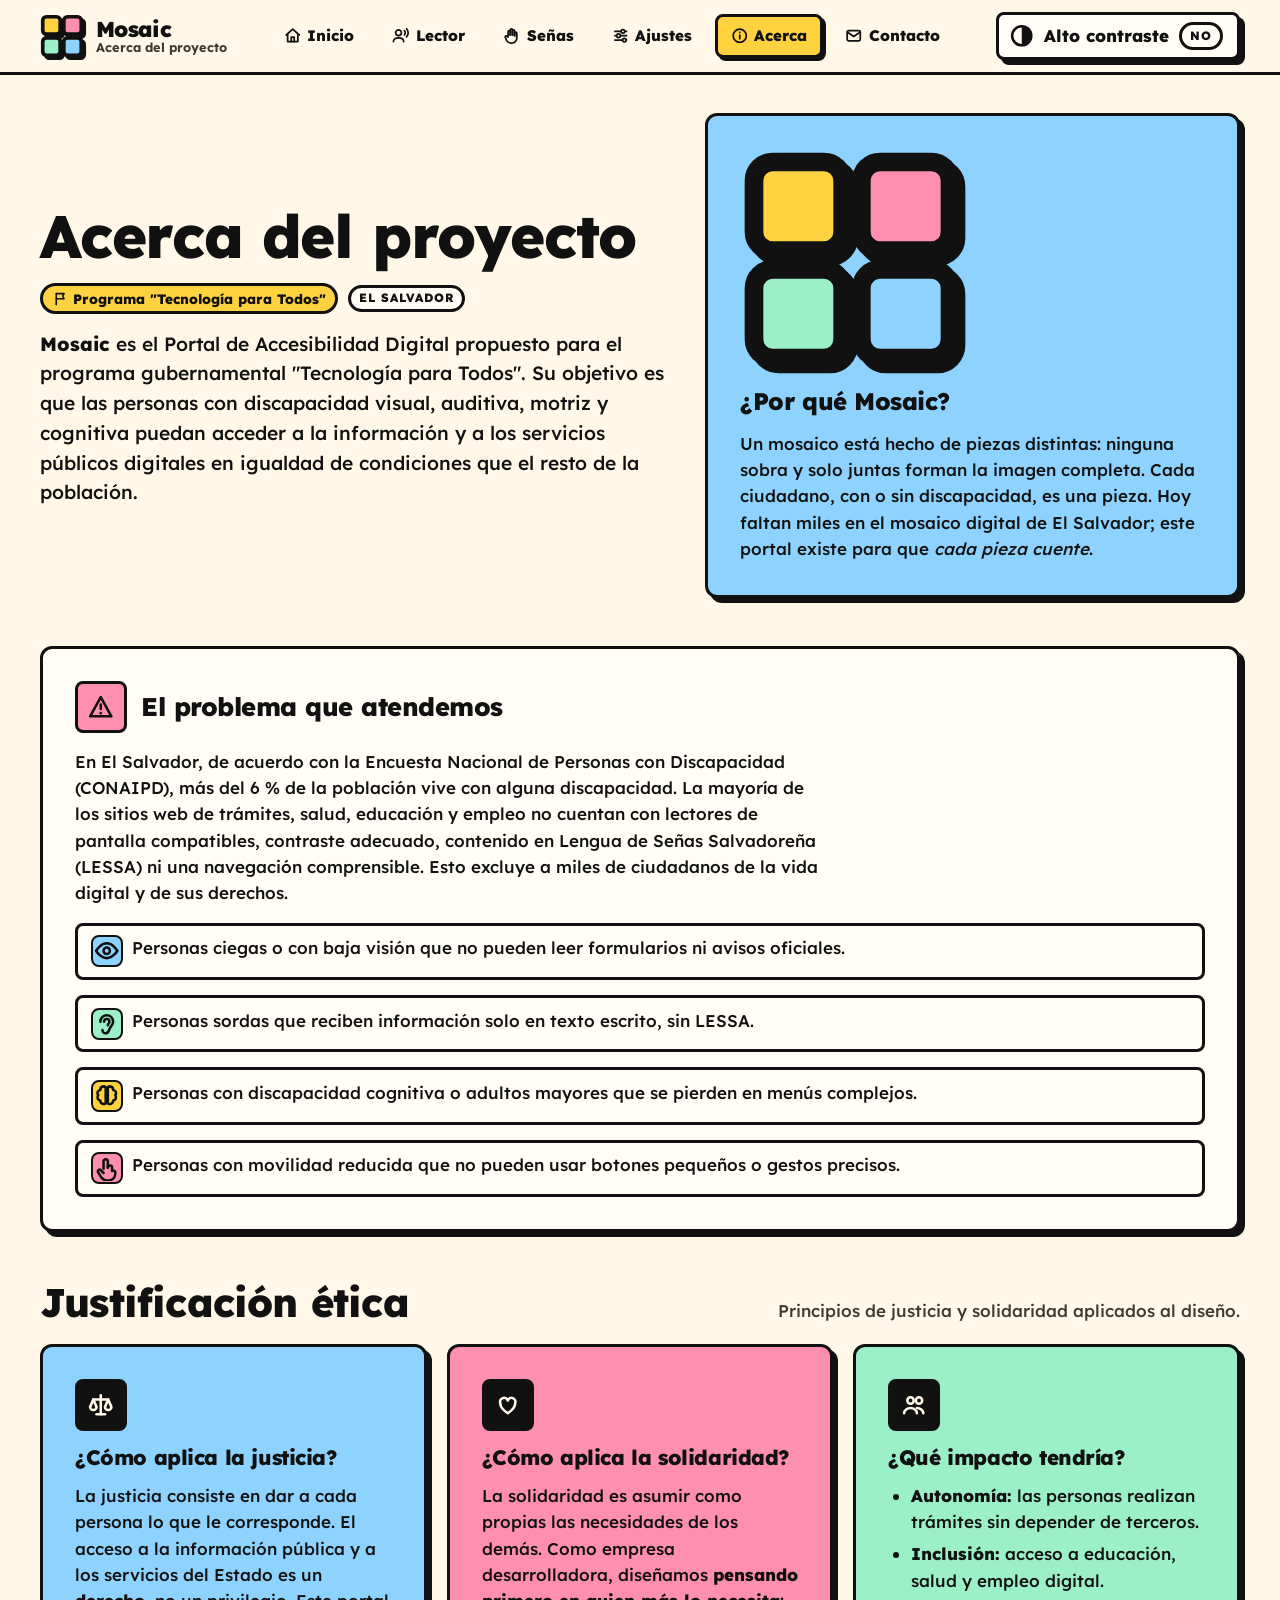
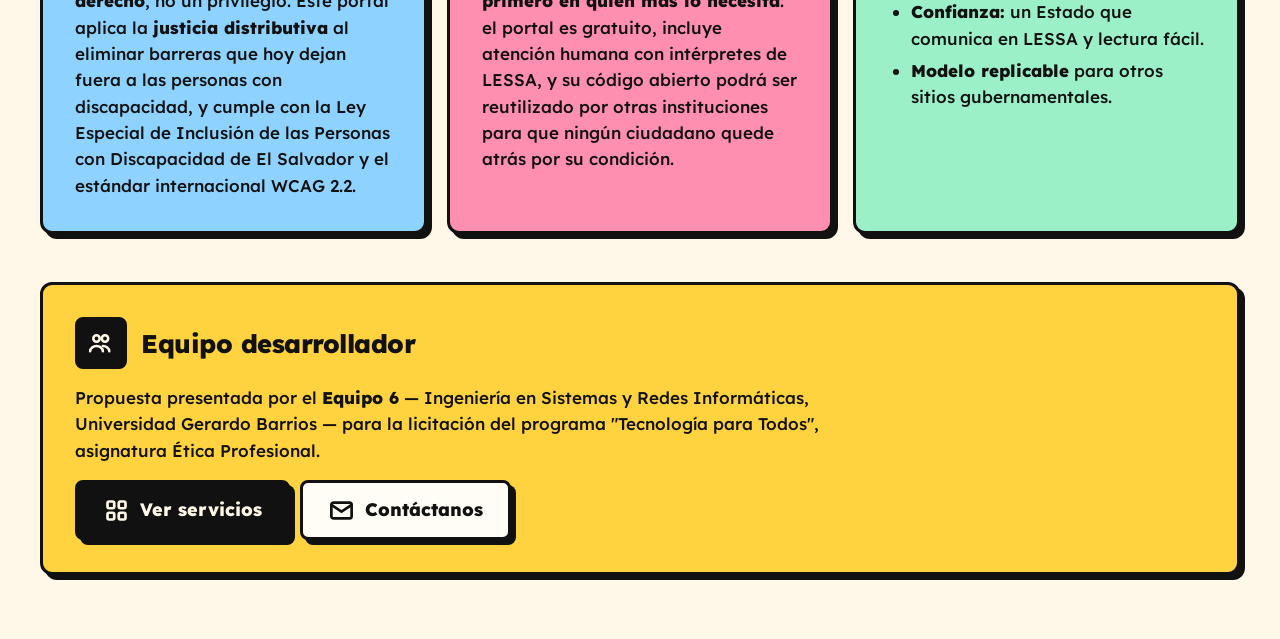
==== acerca.html @ ac2e3a68 "Rediseño neo-brutalista de Mosaic - Nueva hoja de estilos única (assets/site.css): bordes negros de " ====
<!DOCTYPE html>
<html lang="es">
<head>
<meta charset="utf-8"/>
<meta name="viewport" content="width=device-width, initial-scale=1.0, viewport-fit=cover"/>
<title>Mosaic — Acerca del proyecto</title>
<meta name="description" content="Mosaic, Portal de Accesibilidad Digital de El Salvador: lector de voz, videos en LESSA, alto contraste y navegación sencilla."/>
<link rel="stylesheet" href="assets/site.css"/>
<script src="assets/site.js"></script>
</head>
<body>
<svg aria-hidden="true" focusable="false" style="position:absolute;width:0;height:0;overflow:hidden">
<defs>
<filter id="f-protanopia"><feColorMatrix type="matrix" values="0.567,0.433,0,0,0 0.558,0.442,0,0,0 0,0.242,0.758,0,0 0,0,0,1,0"/></filter>
<filter id="f-deuteranopia"><feColorMatrix type="matrix" values="0.625,0.375,0,0,0 0.7,0.3,0,0,0 0,0.3,0.7,0,0 0,0,0,1,0"/></filter>
<filter id="f-tritanopia"><feColorMatrix type="matrix" values="0.95,0.05,0,0,0 0,0.433,0.567,0,0 0,0.475,0.525,0,0 0,0,0,1,0"/></filter>
<symbol id="i-home" viewBox="0 0 24 24"><path d="M3 11l9-8 9 8"/><path d="M5 10v10h14V10"/><path d="M10 20v-6h4v6"/></symbol>
<symbol id="i-voice" viewBox="0 0 24 24"><circle cx="9" cy="8" r="4"/><path d="M2 20c0-3.3 3.1-5 7-5s7 1.7 7 5"/><path d="M17 5c1.6 1.6 1.6 4.4 0 6"/><path d="M20 2.5c3 3 3 8 0 11"/></symbol>
<symbol id="i-sign" viewBox="0 0 24 24"><path d="M7 12V6.5a1.5 1.5 0 013 0V11"/><path d="M10 11V4a1.5 1.5 0 013 0v7"/><path d="M13 11V5.5a1.5 1.5 0 013 0V12"/><path d="M16 12V8.5a1.5 1.5 0 013 0V15a7 7 0 01-7 7h-1a7 7 0 01-6-3.3L3.2 14.3A1.6 1.6 0 015.8 12.6L7 14"/></symbol>
<symbol id="i-settings" viewBox="0 0 24 24"><path d="M4 6h8"/><path d="M18 6h2"/><path d="M4 12h2"/><path d="M12 12h8"/><path d="M4 18h10"/><path d="M20 18h0"/><circle cx="15" cy="6" r="2.5"/><circle cx="9" cy="12" r="2.5"/><circle cx="17" cy="18" r="2.5"/></symbol>
<symbol id="i-info" viewBox="0 0 24 24"><circle cx="12" cy="12" r="9"/><path d="M12 11v5"/><path d="M12 7.5h.01"/></symbol>
<symbol id="i-mail" viewBox="0 0 24 24"><rect x="3" y="5" width="18" height="14" rx="2"/><path d="M3 7l9 6 9-6"/></symbol>
<symbol id="i-contrast" viewBox="0 0 24 24"><circle cx="12" cy="12" r="9"/><path d="M12 3a9 9 0 010 18z" fill="currentColor" stroke="none"/></symbol>
<symbol id="i-text" viewBox="0 0 24 24"><path d="M3 18L8 6l5 12"/><path d="M5 14h6"/><path d="M15 18v-6a2.5 2.5 0 015 0v6"/><path d="M15 15h5"/></symbol>
<symbol id="i-volume" viewBox="0 0 24 24"><path d="M4 10v4h3l4 4V6L7 10z"/><path d="M15 9a4 4 0 010 6"/><path d="M18 6a8 8 0 010 12"/></symbol>
<symbol id="i-arrow-right" viewBox="0 0 24 24"><path d="M5 12h14"/><path d="M13 6l6 6-6 6"/></symbol>
<symbol id="i-arrow-left" viewBox="0 0 24 24"><path d="M19 12H5"/><path d="M11 6l-6 6 6 6"/></symbol>
<symbol id="i-arrow-up" viewBox="0 0 24 24"><path d="M12 19V5"/><path d="M6 11l6-6 6 6"/></symbol>
<symbol id="i-video" viewBox="0 0 24 24"><rect x="3" y="6" width="13" height="12" rx="2"/><path d="M16 10l5-3v10l-5-3"/></symbol>
<symbol id="i-phone" viewBox="0 0 24 24"><path d="M5 4h4l2 5-2.5 1.5a11 11 0 005 5L15 13l5 2v4a2 2 0 01-2 2A16 16 0 013 6a2 2 0 012-2z"/></symbol>
<symbol id="i-check" viewBox="0 0 24 24"><path d="M5 12l5 5L20 7"/></symbol>
<symbol id="i-eye" viewBox="0 0 24 24"><path d="M2 12s4-7 10-7 10 7 10 7-4 7-10 7S2 12 2 12z"/><circle cx="12" cy="12" r="3"/></symbol>
<symbol id="i-ear" viewBox="0 0 24 24"><path d="M6 10a6 6 0 0112 0c0 3-2 4-3 6s-1 5-4 5a3 3 0 01-3-3"/><path d="M9.5 10a2.5 2.5 0 015 0c0 1.5-1.5 2-1.5 3.5"/></symbol>
<symbol id="i-brain" viewBox="0 0 24 24"><path d="M11 4a3 3 0 00-5 2.5 3 3 0 00-2 5 3 3 0 002 5 3 3 0 005 2.5V4z"/><path d="M13 4a3 3 0 015 2.5 3 3 0 012 5 3 3 0 01-2 5 3 3 0 01-5 2.5V4z"/></symbol>
<symbol id="i-touch" viewBox="0 0 24 24"><path d="M9 12V5a2 2 0 014 0v6"/><path d="M13 11a2 2 0 014 0v3"/><path d="M17 14a2 2 0 013 1v2a6 6 0 01-6 6h-2a6 6 0 01-5-2.7L4 15.5a1.6 1.6 0 012.5-2L9 16"/></symbol>
<symbol id="i-play" viewBox="0 0 24 24"><path d="M7 5l12 7-12 7z" fill="currentColor"/></symbol>
<symbol id="i-pause" viewBox="0 0 24 24"><path d="M8 5v14" stroke-width="4"/><path d="M16 5v14" stroke-width="4"/></symbol>
<symbol id="i-rewind" viewBox="0 0 24 24"><path d="M11 18a6 6 0 100-12H6"/><path d="M8.5 3.5L6 6l2.5 2.5"/></symbol>
<symbol id="i-forward" viewBox="0 0 24 24"><path d="M13 18a6 6 0 110-12h5"/><path d="M15.5 3.5L18 6l-2.5 2.5"/></symbol>
<symbol id="i-download" viewBox="0 0 24 24"><path d="M12 4v11"/><path d="M7 10l5 5 5-5"/><path d="M4 20h16"/></symbol>
<symbol id="i-repeat" viewBox="0 0 24 24"><path d="M4 12a8 8 0 0114-5.3L20 8"/><path d="M20 4v4h-4"/><path d="M20 12a8 8 0 01-14 5.3L4 16"/><path d="M4 20v-4h4"/></symbol>
<symbol id="i-paste" viewBox="0 0 24 24"><rect x="5" y="4" width="14" height="17" rx="2"/><path d="M9 4V3h6v1"/><path d="M9 11h6"/><path d="M9 15h4"/></symbol>
<symbol id="i-book" viewBox="0 0 24 24"><path d="M4 5a2 2 0 012-2h5v17H6a2 2 0 00-2 2z"/><path d="M20 5a2 2 0 00-2-2h-5v17h5a2 2 0 012 2z"/></symbol>
<symbol id="i-pinch" viewBox="0 0 24 24"><path d="M4 4l6 6"/><path d="M4 10V4h6"/><path d="M20 20l-6-6"/><path d="M20 14v6h-6"/></symbol>
<symbol id="i-cc" viewBox="0 0 24 24"><rect x="3" y="5" width="18" height="14" rx="2"/><path d="M10 10.5a2 2 0 100 3"/><path d="M16 10.5a2 2 0 100 3"/></symbol>
<symbol id="i-cc-off" viewBox="0 0 24 24"><rect x="3" y="5" width="18" height="14" rx="2"/><path d="M4 4l16 16"/></symbol>
<symbol id="i-speed" viewBox="0 0 24 24"><path d="M4 16a8 8 0 0116 0"/><path d="M12 16l4-5"/><circle cx="12" cy="16" r="1.5"/></symbol>
<symbol id="i-fullscreen" viewBox="0 0 24 24"><path d="M4 9V4h5"/><path d="M20 9V4h-5"/><path d="M4 15v5h5"/><path d="M20 15v5h-5"/></symbol>
<symbol id="i-subtitles" viewBox="0 0 24 24"><rect x="3" y="5" width="18" height="14" rx="2"/><path d="M7 14h6"/><path d="M15 14h2"/><path d="M7 10h2"/><path d="M11 10h6"/></symbol>
<symbol id="i-shield" viewBox="0 0 24 24"><path d="M12 3l8 3v6c0 5-3.5 8-8 9-4.5-1-8-4-8-9V6z"/><path d="M9 12l2 2 4-4"/></symbol>
<symbol id="i-pin" viewBox="0 0 24 24"><path d="M12 21s-7-6-7-11a7 7 0 0114 0c0 5-7 11-7 11z"/><circle cx="12" cy="10" r="2.5"/></symbol>
<symbol id="i-send" viewBox="0 0 24 24"><path d="M21 3L10 14"/><path d="M21 3l-7 18-4-7-7-4z"/></symbol>
<symbol id="i-close" viewBox="0 0 24 24"><path d="M6 6l12 12"/><path d="M18 6L6 18"/></symbol>
<symbol id="i-chevron-down" viewBox="0 0 24 24"><path d="M6 9l6 6 6-6"/></symbol>
<symbol id="i-chevron-right" viewBox="0 0 24 24"><path d="M9 6l6 6-6 6"/></symbol>
<symbol id="i-route" viewBox="0 0 24 24"><circle cx="6" cy="6" r="2.5"/><circle cx="18" cy="18" r="2.5"/><path d="M6 8.5V13a3 3 0 003 3h6a3 3 0 013 3"/></symbol>
<symbol id="i-motion-off" viewBox="0 0 24 24"><circle cx="12" cy="12" r="8"/><path d="M4 4l16 16"/></symbol>
<symbol id="i-spacing" viewBox="0 0 24 24"><path d="M4 6h9"/><path d="M4 12h9"/><path d="M4 18h9"/><path d="M19 5v14"/><path d="M16.5 7.5L19 5l2.5 2.5"/><path d="M16.5 16.5L19 19l2.5-2.5"/></symbol>
<symbol id="i-palette" viewBox="0 0 24 24"><path d="M12 3a9 9 0 000 18c1.5 0 2-1 2-2s-.5-2 1-2h2a4 4 0 004-4 9 9 0 00-9-10z"/><circle cx="7.5" cy="10" r="1"/><circle cx="10.5" cy="6.5" r="1"/><circle cx="15" cy="6.5" r="1"/></symbol>
<symbol id="i-headset" viewBox="0 0 24 24"><path d="M4 14v-2a8 8 0 0116 0v2"/><rect x="3" y="13" width="4" height="6" rx="1.5"/><rect x="17" y="13" width="4" height="6" rx="1.5"/><path d="M19 19v1a2 2 0 01-2 2h-3"/></symbol>
<symbol id="i-help" viewBox="0 0 24 24"><circle cx="12" cy="12" r="9"/><path d="M9.5 9.5a2.5 2.5 0 015 0c0 1.5-2.5 2-2.5 3.5"/><path d="M12 17h.01"/></symbol>
<symbol id="i-heart" viewBox="0 0 24 24"><path d="M12 20s-7-4.5-7-9.5A3.5 3.5 0 0112 8a3.5 3.5 0 017 2.5c0 5-7 9.5-7 9.5z"/></symbol>
<symbol id="i-balance" viewBox="0 0 24 24"><path d="M12 3v18"/><path d="M5 7h14"/><path d="M5 7l-3 7a3 3 0 006 0z"/><path d="M19 7l-3 7a3 3 0 006 0z"/><path d="M8 21h8"/></symbol>
<symbol id="i-groups" viewBox="0 0 24 24"><circle cx="8" cy="8" r="3"/><circle cx="16" cy="8" r="3"/><path d="M2 20c0-3 3-5 6-5s6 2 6 5"/><path d="M14 15c3 0 6 2 6 5"/></symbol>
<symbol id="i-alert" viewBox="0 0 24 24"><path d="M12 3l10 18H2z"/><path d="M12 10v4"/><path d="M12 18h.01"/></symbol>
<symbol id="i-flag" viewBox="0 0 24 24"><path d="M5 21V4"/><path d="M5 4h12l-2 4 2 4H5"/></symbol>
<symbol id="i-device" viewBox="0 0 24 24"><rect x="7" y="2" width="10" height="20" rx="2"/><path d="M11 18h2"/></symbol>
<symbol id="i-gesture" viewBox="0 0 24 24"><path d="M8 4v9"/><path d="M14 6v7"/><path d="M6 13c0 4 3 7 6 7s6-3 6-7"/></symbol>
<symbol id="i-wave" viewBox="0 0 24 24"><path d="M4 10v4"/><path d="M8 6v12"/><path d="M12 3v18"/><path d="M16 7v10"/><path d="M20 10v4"/></symbol>
<symbol id="i-apps" viewBox="0 0 24 24"><rect x="4" y="4" width="6" height="6" rx="1.5"/><rect x="14" y="4" width="6" height="6" rx="1.5"/><rect x="4" y="14" width="6" height="6" rx="1.5"/><rect x="14" y="14" width="6" height="6" rx="1.5"/></symbol>
<symbol id="i-clock" viewBox="0 0 24 24"><circle cx="12" cy="12" r="9"/><path d="M12 7v5l3 2"/></symbol>
<symbol id="i-figure" viewBox="0 0 24 24"><circle cx="12" cy="5" r="2.2"/><path d="M6 9.5c4-1 8-1 12 0"/><path d="M12 9.5V15"/><path d="M12 15l-4 6"/><path d="M12 15l4 6"/></symbol>
</defs>
</svg>
<a class="skip" href="#main-content">Saltar al contenido principal</a>
<div aria-live="polite" class="sr-only" id="a11y-announcer" role="status"></div>
<header class="topbar">
<div class="shell topbar__in">
<a class="brand" href="index.html" aria-label="Mosaic, volver al inicio">
<svg class="brand__mark" viewBox="0 0 48 48" aria-hidden="true" focusable="false"><g stroke="var(--ink)" stroke-width="4" stroke-linejoin="round"><rect x="3" y="3" width="19" height="19" rx="4" fill="var(--yellow)"/><rect x="26" y="3" width="19" height="19" rx="4" fill="var(--pink)"/><rect x="3" y="26" width="19" height="19" rx="4" fill="var(--mint)"/><rect x="26" y="26" width="19" height="19" rx="4" fill="var(--sky)"/></g></svg>
<span class="brand__text"><span class="brand__name">Mosaic</span><span class="brand__page">Acerca del proyecto</span></span>
</a>
<nav class="topnav" aria-label="Secciones del portal">
<a href="index.html"><svg class="ic ic--sm" aria-hidden="true"><use href="#i-home"/></svg><span>Inicio</span></a>
<a href="lector.html"><svg class="ic ic--sm" aria-hidden="true"><use href="#i-voice"/></svg><span>Lector</span></a>
<a href="senas.html"><svg class="ic ic--sm" aria-hidden="true"><use href="#i-sign"/></svg><span>Señas</span></a>
<a href="ajustes.html"><svg class="ic ic--sm" aria-hidden="true"><use href="#i-settings"/></svg><span>Ajustes</span></a>
<a href="acerca.html" aria-current="page"><svg class="ic ic--sm" aria-hidden="true"><use href="#i-info"/></svg><span>Acerca</span></a>
<a href="contacto.html"><svg class="ic ic--sm" aria-hidden="true"><use href="#i-mail"/></svg><span>Contacto</span></a>
</nav>
<button class="contrast-switch" type="button" data-action="toggle-contrast" aria-pressed="false" aria-label="Alto contraste">
<svg class="ic" aria-hidden="true"><use href="#i-contrast"/></svg><span class="contrast-switch__label">Alto contraste</span><span class="tag contrast-switch__state" aria-hidden="true">No</span>
</button>
</div>
</header>
<main class="shell stack" id="main-content">
<div class="guide-bar piece piece--yellow piece--tight" id="guide-bar" role="region" aria-label="Modo guiado paso a paso">
<div class="guide-bar__in">
<div class="guide-bar__step"><span data-guide-title>Sección</span><span class="tag" data-guide-count>Paso 1 de 1</span></div>
<div class="guide-bar__nav">
<button class="btn btn--flat" type="button" data-guide-prev><svg class="ic ic--sm" aria-hidden="true"><use href="#i-arrow-left"/></svg><span>Anterior</span></button>
<button class="btn btn--ink" type="button" data-guide-next><span>Siguiente</span><svg class="ic ic--sm" aria-hidden="true"><use href="#i-arrow-right"/></svg></button>
<button class="btn btn--flat" type="button" data-guide-exit><svg class="ic ic--sm" aria-hidden="true"><use href="#i-close"/></svg><span>Salir</span></button>
</div>
</div>
</div>
<section class="about-hero" data-step aria-labelledby="about-heading">
<div>
<h1 id="about-heading" style="font-size:clamp(2.25rem,5vw,3.75rem)">Acerca del proyecto</h1>
<div class="cluster" style="margin-top:.9rem">
<span class="tag tag--yellow tag--proper"><svg class="ic ic--sm" aria-hidden="true"><use href="#i-flag"/></svg>Programa "Tecnología para Todos"</span>
<span class="tag">El Salvador</span>
</div>
<p class="lead measure" style="margin-top:1rem"><strong>Mosaic</strong> es el Portal de Accesibilidad Digital propuesto para el programa gubernamental "Tecnología para Todos". Su objetivo es que las personas con discapacidad visual, auditiva, motriz y cognitiva puedan acceder a la información y a los servicios públicos digitales en igualdad de condiciones que el resto de la población.</p>
</div>
<div class="piece piece--lg piece--sky" style="display:flex;flex-direction:column;gap:1rem;align-items:flex-start">
<svg style="width:min(100%,14rem);height:auto;filter:drop-shadow(6px 6px 0 var(--ink))" viewBox="0 0 48 48" aria-hidden="true" focusable="false"><g stroke="var(--ink)" stroke-width="4" stroke-linejoin="round"><rect x="3" y="3" width="19" height="19" rx="4" fill="var(--yellow)"/><rect x="26" y="3" width="19" height="19" rx="4" fill="var(--pink)"/><rect x="3" y="26" width="19" height="19" rx="4" fill="var(--mint)"/><rect x="26" y="26" width="19" height="19" rx="4" fill="var(--sky)"/></g></svg>
<h2 style="font-size:1.5rem">¿Por qué Mosaic?</h2>
<p>Un mosaico está hecho de piezas distintas: ninguna sobra y solo juntas forman la imagen completa. Cada ciudadano, con o sin discapacidad, es una pieza. Hoy faltan miles en el mosaico digital de El Salvador; este portal existe para que <em>cada pieza cuente</em>.</p>
</div>
</section>

<section class="piece piece--lg" data-step aria-labelledby="problem-heading" style="display:flex;flex-direction:column;gap:1rem">
<div class="row" style="gap:.9rem"><span class="ibox ibox--pink" aria-hidden="true"><svg class="ic" aria-hidden="true"><use href="#i-alert"/></svg></span><h2 id="problem-heading" style="font-size:1.6rem">El problema que atendemos</h2></div>
<p class="measure">En El Salvador, de acuerdo con la Encuesta Nacional de Personas con Discapacidad (CONAIPD), más del 6 % de la población vive con alguna discapacidad. La mayoría de los sitios web de trámites, salud, educación y empleo no cuentan con lectores de pantalla compatibles, contraste adecuado, contenido en Lengua de Señas Salvadoreña (LESSA) ni una navegación comprensible. Esto excluye a miles de ciudadanos de la vida digital y de sus derechos.</p>
<ul class="checklist">
<li><span class="ibox ibox--sky" aria-hidden="true"><svg class="ic" aria-hidden="true"><use href="#i-eye"/></svg></span><span>Personas ciegas o con baja visión que no pueden leer formularios ni avisos oficiales.</span></li>
<li><span class="ibox ibox--mint" aria-hidden="true"><svg class="ic" aria-hidden="true"><use href="#i-ear"/></svg></span><span>Personas sordas que reciben información solo en texto escrito, sin LESSA.</span></li>
<li><span class="ibox ibox--yellow" aria-hidden="true"><svg class="ic" aria-hidden="true"><use href="#i-brain"/></svg></span><span>Personas con discapacidad cognitiva o adultos mayores que se pierden en menús complejos.</span></li>
<li><span class="ibox ibox--pink" aria-hidden="true"><svg class="ic" aria-hidden="true"><use href="#i-touch"/></svg></span><span>Personas con movilidad reducida que no pueden usar botones pequeños o gestos precisos.</span></li>
</ul>
</section>

<section data-step aria-labelledby="ethics-heading">
<div class="section-head">
<h2 id="ethics-heading">Justificación ética</h2>
<p>Principios de justicia y solidaridad aplicados al diseño.</p>
</div>
<div class="ethics">
<article class="piece piece--lg piece--sky">
<span class="ibox ibox--ink" aria-hidden="true"><svg class="ic" aria-hidden="true"><use href="#i-balance"/></svg></span>
<h3>¿Cómo aplica la justicia?</h3>
<p>La justicia consiste en dar a cada persona lo que le corresponde. El acceso a la información pública y a los servicios del Estado es un <strong>derecho</strong>, no un privilegio. Este portal aplica la <strong>justicia distributiva</strong> al eliminar barreras que hoy dejan fuera a las personas con discapacidad, y cumple con la Ley Especial de Inclusión de las Personas con Discapacidad de El Salvador y el estándar internacional WCAG 2.2.</p>
</article>
<article class="piece piece--lg piece--pink">
<span class="ibox ibox--ink" aria-hidden="true"><svg class="ic" aria-hidden="true"><use href="#i-heart"/></svg></span>
<h3>¿Cómo aplica la solidaridad?</h3>
<p>La solidaridad es asumir como propias las necesidades de los demás. Como empresa desarrolladora, diseñamos <strong>pensando primero en quien más lo necesita</strong>: el portal es gratuito, incluye atención humana con intérpretes de LESSA, y su código abierto podrá ser reutilizado por otras instituciones para que ningún ciudadano quede atrás por su condición.</p>
</article>
<article class="piece piece--lg piece--mint">
<span class="ibox ibox--ink" aria-hidden="true"><svg class="ic" aria-hidden="true"><use href="#i-groups"/></svg></span>
<h3>¿Qué impacto tendría?</h3>
<ul>
<li><strong>Autonomía:</strong> las personas realizan trámites sin depender de terceros.</li>
<li><strong>Inclusión:</strong> acceso a educación, salud y empleo digital.</li>
<li><strong>Confianza:</strong> un Estado que comunica en LESSA y lectura fácil.</li>
<li><strong>Modelo replicable</strong> para otros sitios gubernamentales.</li>
</ul>
</article>
</div>
</section>

<section class="piece piece--lg piece--yellow" data-step aria-labelledby="team-heading" style="display:flex;flex-direction:column;gap:1rem">
<div class="row" style="gap:.9rem"><span class="ibox ibox--ink" aria-hidden="true"><svg class="ic" aria-hidden="true"><use href="#i-groups"/></svg></span><h2 id="team-heading" style="font-size:1.6rem">Equipo desarrollador</h2></div>
<p class="measure">Propuesta presentada por el <strong>Equipo 6</strong> — Ingeniería en Sistemas y Redes Informáticas, Universidad Gerardo Barrios — para la licitación del programa "Tecnología para Todos", asignatura Ética Profesional.</p>
<div class="cluster">
<a class="btn btn--ink btn--lg" href="index.html#servicios"><svg class="ic" aria-hidden="true"><use href="#i-apps"/></svg><span>Ver servicios</span></a>
<a class="btn btn--lg" href="contacto.html"><svg class="ic" aria-hidden="true"><use href="#i-mail"/></svg><span>Contáctanos</span></a>
</div>
</section>
</main>

<nav class="tabbar" aria-label="Navegación principal">
<div class="tabbar__in">
<a href="index.html"><svg class="ic" aria-hidden="true"><use href="#i-home"/></svg><span>Inicio</span></a>
<a href="lector.html"><svg class="ic" aria-hidden="true"><use href="#i-voice"/></svg><span>Lector</span></a>
<a href="senas.html"><svg class="ic" aria-hidden="true"><use href="#i-sign"/></svg><span>Señas</span></a>
<a href="ajustes.html"><svg class="ic" aria-hidden="true"><use href="#i-settings"/></svg><span>Ajustes</span></a>
<a href="acerca.html" aria-current="page"><svg class="ic" aria-hidden="true"><use href="#i-info"/></svg><span>Acerca</span></a>
<a href="contacto.html"><svg class="ic" aria-hidden="true"><use href="#i-mail"/></svg><span>Contacto</span></a>
</div>
</nav>
</body>
</html>
---- assets/site.css ----
/* ============================================================
   Mosaic — Portal de Accesibilidad Digital
   Hoja de estilos única (sin CDN). Estilo: neo-brutalismo.
   Piezas con borde negro grueso, sombra dura desplazada,
   pigmentos planos sobre crema. Todo escala con rem para que
   el ajuste de tamaño de letra funcione en toda la interfaz.
   ============================================================ */

@font-face {
  font-family: "Lexend";
  font-style: normal;
  font-weight: 400 900;
  font-display: swap;
  src: url("fonts/Lexend-latin.woff2") format("woff2");
}

:root {
  --paper: #fff8e8;
  --card: #fffdf6;
  --ink: #111111;
  --ink-2: #3f3a30;
  --yellow: #ffd23f;
  --pink: #ff8fb1;
  --mint: #9bf0c8;
  --sky: #8ed3ff;
  --line: 3px;
  --shadow: 5px 5px 0 var(--ink);
  --shadow-lg: 8px 8px 0 var(--ink);
  --radius: 12px;
  --radius-sm: 8px;
  --focus: var(--sky);
  --font: "Lexend", "Segoe UI", "Helvetica Neue", Arial, sans-serif;
  --gutter: clamp(1rem, 4vw, 2.5rem);
  --wall: 1200px;
  --ease-out: cubic-bezier(.16, 1, .3, 1);
  --lift: transform 180ms var(--ease-out), box-shadow 180ms var(--ease-out);
}

/* --------------------------- Escala de texto --------------------------- */
html { font-size: 100%; }
html[data-font-scale="sm"] { font-size: 87.5%; }
html[data-font-scale="lg"] { font-size: 118%; }
html[data-font-scale="xxl"] { font-size: 140%; }

/* ------------------------------- Base ---------------------------------- */
*, *::before, *::after { box-sizing: border-box; }
html { -webkit-text-size-adjust: 100%; scroll-behavior: smooth; }
body {
  margin: 0;
  min-height: 100dvh;
  background: var(--paper);
  color: var(--ink);
  font-family: var(--font);
  font-size: 1.0625rem;
  line-height: 1.55;
  font-weight: 500;
  overflow-x: hidden;
  padding-bottom: 5.5rem; /* espacio para la barra inferior en móvil */
}
@media (min-width: 900px) { body { padding-bottom: 0; } }

::selection { background: var(--yellow); color: var(--ink); }
:focus-visible { outline: 3px solid var(--focus); outline-offset: 3px; border-radius: 4px; }
html { scrollbar-color: var(--ink) var(--paper); }
::-webkit-scrollbar { width: 14px; }
::-webkit-scrollbar-track { background: var(--paper); border-left: var(--line) solid var(--ink); }
::-webkit-scrollbar-thumb { background: var(--ink); border: 3px solid var(--paper); border-radius: 8px; }

h1, h2, h3, h4 { margin: 0; line-height: 1.1; letter-spacing: -0.02em; text-wrap: balance; }
h1 { font-size: clamp(2.75rem, 7vw, 5.25rem); font-weight: 800; }
h2 { font-size: clamp(1.75rem, 3.2vw, 2.5rem); font-weight: 800; }
h3 { font-size: 1.375rem; font-weight: 800; }
h4 { font-size: 1.125rem; font-weight: 700; }
p { margin: 0; }
p + p { margin-top: 0.75rem; }
a { color: inherit; text-decoration-thickness: 3px; text-underline-offset: 3px; }
strong { font-weight: 800; }
ul { margin: 0; padding-left: 1.4rem; }
li + li { margin-top: 0.35rem; }
img, svg { max-width: 100%; display: block; }
button { font: inherit; color: inherit; }
.muted { color: var(--ink-2); }
.measure { max-width: 68ch; }
.sr-only {
  position: absolute; width: 1px; height: 1px; padding: 0; margin: -1px;
  overflow: hidden; clip: rect(0, 0, 0, 0); white-space: nowrap; border: 0;
}

/* ----------------------------- Iconos ---------------------------------- */
.ic { width: 1.5em; height: 1.5em; flex: none; fill: none; stroke: currentColor; stroke-width: 2.4; stroke-linecap: round; stroke-linejoin: round; }
.ic--sm { width: 1.15em; height: 1.15em; }
.ibox {
  display: inline-flex; align-items: center; justify-content: center;
  width: 3.25rem; height: 3.25rem; flex: none;
  border: var(--line) solid var(--ink); border-radius: var(--radius-sm);
  background: var(--card);
}
.ibox--yellow { background: var(--yellow); }
.ibox--pink { background: var(--pink); }
.ibox--mint { background: var(--mint); }
.ibox--sky { background: var(--sky); }
.ibox--ink { background: var(--ink); color: var(--paper); }

/* ------------------------------ Piezas --------------------------------- */
.piece {
  background: var(--card);
  border: var(--line) solid var(--ink);
  border-radius: var(--radius);
  box-shadow: var(--shadow);
  padding: 1.25rem;
}
.piece--yellow { background: var(--yellow); }
.piece--pink { background: var(--pink); }
.piece--mint { background: var(--mint); }
.piece--sky { background: var(--sky); }
.piece--ink { background: var(--ink); color: var(--paper); }
.piece--flat { box-shadow: none; }
.piece--lg { padding: clamp(1.25rem, 3vw, 2rem); }
.piece--tight { padding: 0.875rem 1rem; }

.tag {
  display: inline-flex; align-items: center; gap: 0.35em;
  padding: 0.2em 0.7em;
  border: var(--line) solid var(--ink); border-radius: 999px;
  background: var(--card);
  font-size: 0.75rem; font-weight: 800; letter-spacing: 0.08em; text-transform: uppercase;
  line-height: 1.4; white-space: nowrap;
}
.tag--yellow { background: var(--yellow); }
.tag--pink { background: var(--pink); }
.tag--mint { background: var(--mint); }
.tag--sky { background: var(--sky); }
.tag--ink { background: var(--ink); color: var(--paper); }
.tag--proper { text-transform: none; letter-spacing: 0; font-size: 0.85rem; }
.tag--demo { background: var(--ink); color: var(--paper); border-style: dashed; border-color: var(--paper); outline: var(--line) solid var(--ink); }

/* ------------------------------ Botones -------------------------------- */
.btn {
  display: inline-flex; align-items: center; justify-content: center; gap: 0.55em;
  min-height: 3rem; padding: 0.6em 1.15em;
  border: var(--line) solid var(--ink); border-radius: var(--radius-sm);
  background: var(--card); color: var(--ink);
  font-weight: 800; line-height: 1.2; text-decoration: none; cursor: pointer;
  box-shadow: var(--shadow);
  transition: var(--lift);
  text-align: center;
}
.btn:hover { transform: translate(-2px, -2px); box-shadow: 7px 7px 0 var(--ink); }
.btn:active, .btn.is-pressed { transform: translate(5px, 5px); box-shadow: 0 0 0 var(--ink); transition-duration: 0ms; }
.btn--yellow { background: var(--yellow); }
.btn--pink { background: var(--pink); }
.btn--mint { background: var(--mint); }
.btn--sky { background: var(--sky); }
.btn--ink { background: var(--ink); color: var(--paper); }
.btn--ink .ic { stroke: currentColor; }
.btn--flat { box-shadow: none; }
.btn--flat:hover { transform: none; box-shadow: none; background: var(--yellow); }
.btn--flat:active { transform: translate(2px, 2px); transition-duration: 0ms; }
.btn--block { width: 100%; }
.btn--lg { min-height: 3.75rem; font-size: 1.125rem; padding: 0.7em 1.4em; }
.btn--sq { width: 3rem; height: 3rem; min-height: 0; padding: 0; }
.btn--sq.btn--lg { width: 4.25rem; height: 4.25rem; }
.btn[aria-pressed="true"], .btn[aria-checked="true"], .btn[aria-current="true"], .btn.is-on {
  background: var(--ink); color: var(--paper);
}
.btn[disabled] { opacity: 0.55; cursor: not-allowed; box-shadow: none; transform: none; }

/* Grupo de botones pegados (A- / A / A+, velocidades) */
.seg { display: inline-flex; flex-wrap: wrap; border: var(--line) solid var(--ink); border-radius: var(--radius-sm); overflow: hidden; box-shadow: var(--shadow); background: var(--card); }
.seg > button {
  min-width: 3rem; min-height: 3rem; padding: 0.4em 0.9em;
  border: 0; border-right: var(--line) solid var(--ink); background: transparent; color: var(--ink);
  font-weight: 800; cursor: pointer;
}
.seg > button:last-child { border-right: 0; }
.seg--full { display: flex; width: 100%; }
.seg--full > button { flex: 1 1 auto; }
.seg > button:hover { background: var(--yellow); }
.seg > button[aria-current="true"], .seg > button[aria-checked="true"] { background: var(--ink); color: var(--paper); }
.seg > button:focus-visible { outline-offset: -4px; }

/* --------------------------- Formularios ------------------------------- */
.field { display: flex; flex-direction: column; gap: 0.4rem; }
.field > label, legend { font-weight: 800; }
.input, select.input, textarea.input {
  width: 100%; min-height: 3.25rem; padding: 0.7em 0.9em;
  border: var(--line) solid var(--ink); border-radius: var(--radius-sm);
  background: var(--card); color: var(--ink); font: inherit; font-weight: 500;
  box-shadow: inset 4px 4px 0 rgba(17, 17, 17, 0.08);
  caret-color: var(--ink);
}
.input::placeholder { color: var(--ink-2); opacity: 1; }
.input:focus-visible { outline-offset: 0; box-shadow: var(--shadow); }
.input[aria-invalid="true"] { background: #ffe1ea; border-color: #b3003b; }
textarea.input { resize: vertical; min-height: 8rem; }
select.input {
  appearance: none; -webkit-appearance: none; padding-right: 3rem; cursor: pointer;
  background-image: url("data:image/svg+xml;utf8,<svg xmlns='http://www.w3.org/2000/svg' viewBox='0 0 24 24' fill='none' stroke='%23111' stroke-width='3' stroke-linecap='round' stroke-linejoin='round'><path d='M6 9l6 6 6-6'/></svg>");
  background-repeat: no-repeat; background-position: right 0.9rem center; background-size: 1.25rem;
}
fieldset { border: 0; padding: 0; margin: 0; min-width: 0; }
legend { padding: 0; margin-bottom: 0.6rem; }
.error { display: none; padding: 0.75rem 1rem; border: var(--line) solid #b3003b; border-radius: var(--radius-sm); background: #ffe1ea; font-weight: 700; }
.error.is-visible { display: block; }

/* Opción tipo tarjeta (radio) */
.choice {
  position: relative;
  display: flex; align-items: center; gap: 0.9rem; cursor: pointer;
  padding: 0.9rem 1rem;
  border: var(--line) solid var(--ink); border-radius: var(--radius-sm);
  background: var(--card); box-shadow: var(--shadow);
  transition: var(--lift);
}
.choice:hover { transform: translate(-2px, -2px); box-shadow: 7px 7px 0 var(--ink); }
.choice input { position: absolute; opacity: 0; width: 1px; height: 1px; }
.choice .dot { width: 1.5rem; height: 1.5rem; flex: none; border: var(--line) solid var(--ink); border-radius: 50%; background: var(--card); display: grid; place-items: center; }
.choice .dot::after { content: ""; width: 0.7rem; height: 0.7rem; border-radius: 50%; background: var(--ink); transform: scale(0); transition: transform 120ms ease; }
.choice:has(input:checked) { transition-duration: 0ms; background: var(--sky); transform: translate(5px, 5px); box-shadow: none; }
.choice:has(input:checked) .dot::after { transform: scale(1); }
.choice:has(input:focus-visible) { outline: 3px solid var(--focus); outline-offset: 3px; }
.choice__body { display: flex; flex-direction: column; gap: 0.15rem; min-width: 0; }
.choice__title { font-weight: 800; }
.choice__hint { font-size: 0.9rem; color: var(--ink-2); }
.choice--swatch { justify-content: space-between; }
.swatch { width: 3rem; height: 2.25rem; border: var(--line) solid var(--ink); border-radius: 6px; flex: none; }
.swatch--standard { background: linear-gradient(90deg, var(--yellow) 0 25%, var(--pink) 25% 50%, var(--mint) 50% 75%, var(--sky) 75%); }
.swatch--dark { background: #000; box-shadow: inset 0 0 0 6px #fff; }
.swatch--yellow { background: #000; box-shadow: inset 0 0 0 6px #ffe600; }

/* Interruptor */
.switch { position: relative; display: inline-flex; flex: none; width: 4rem; height: 2.25rem; }
.switch input { position: absolute; opacity: 0; width: 100%; height: 100%; margin: 0; cursor: pointer; }
.switch__track {
  width: 100%; height: 100%; border: var(--line) solid var(--ink); border-radius: 999px; background: var(--card);
  position: relative; transition: background 150ms ease;
}
.switch__track::after {
  content: ""; position: absolute; top: 3px; left: 3px; width: calc(2.25rem - 12px); height: calc(2.25rem - 12px);
  background: var(--ink); border-radius: 50%; transition: transform 150ms cubic-bezier(.2,.8,.2,1);
}
.switch input:checked + .switch__track { background: var(--mint); }
.switch input:checked + .switch__track::after { transform: translateX(calc(4rem - 2.25rem)); }
.switch input:focus-visible + .switch__track { outline: 3px solid var(--focus); outline-offset: 3px; }
.toggle-row { display: flex; flex-wrap: wrap; align-items: center; justify-content: space-between; gap: 1rem; padding: 1rem; border: var(--line) solid var(--ink); border-radius: var(--radius-sm); background: var(--card); }
.toggle-row__text { display: flex; flex-direction: column; gap: 0.15rem; min-width: 0; }
.toggle-row__title { font-weight: 800; }
.toggle-row__hint { font-size: 0.9rem; color: var(--ink-2); }
.toggle-row__lead { display: flex; align-items: center; gap: 0.9rem; min-width: 0; flex: 1 1 14rem; }

/* ------------------------------ Layout --------------------------------- */
/* Los hijos de rejillas/flex no deben forzar ancho mínimo: evita desbordes en móvil. */
main :is(.grid, .settings, .services, .hero, .contact-grid, .featured, .ethics, .about-hero, .channels, .player, .help-band, .console__keys, .stack) > * { min-width: 0; }
.shell { width: min(100% - 2 * var(--gutter), var(--wall)); margin-inline: auto; }
.stack { display: flex; flex-direction: column; gap: clamp(1.75rem, 4vw, 3rem); padding-block: clamp(1.25rem, 3vw, 2.5rem) clamp(2rem, 5vw, 4rem); }
.row { display: flex; flex-wrap: wrap; gap: 0.75rem; align-items: center; }
.row--between { justify-content: space-between; }
.cluster { display: flex; flex-wrap: wrap; gap: 0.6rem; align-items: center; }
.grid { display: grid; gap: 1.25rem; }
.grid--2 { grid-template-columns: repeat(auto-fit, minmax(min(100%, 18rem), 1fr)); }
.grid--3 { grid-template-columns: repeat(auto-fit, minmax(min(100%, 16rem), 1fr)); }
.section-head { display: flex; flex-wrap: wrap; align-items: baseline; justify-content: space-between; gap: 0.5rem 1rem; margin-bottom: 1.25rem; }
.section-head p { color: var(--ink-2); }
section > h2 + p, section > h2 + .muted { margin-top: 0.5rem; }
.rule { height: var(--line); background: var(--ink); border: 0; margin: 0; }
.lead { font-size: 1.2rem; font-weight: 500; }

/* ------------------------------ Cabecera ------------------------------- */
.skip {
  position: absolute; left: 1rem; top: -100px; z-index: 200;
  padding: 0.75rem 1rem; background: var(--yellow); border: var(--line) solid var(--ink); border-radius: var(--radius-sm);
  font-weight: 800; box-shadow: var(--shadow); text-decoration: none;
}
.skip:focus { top: 1rem; }
.topbar {
  position: sticky; top: 0; z-index: 100;
  background: var(--paper); border-bottom: var(--line) solid var(--ink);
}
.topbar__in { display: flex; align-items: center; justify-content: space-between; gap: 1rem; min-height: 4.5rem; padding-block: 0.5rem; }
.brand { display: inline-flex; align-items: center; gap: 0.75rem; text-decoration: none; min-width: 0; }
.brand__mark { width: 2.75rem; height: 2.75rem; flex: none; filter: drop-shadow(3px 3px 0 var(--ink)); }
.brand__text { display: flex; flex-direction: column; line-height: 1.05; }
.brand__name { font-weight: 900; font-size: 1.35rem; letter-spacing: -0.03em; }
.brand__page { font-size: 0.8rem; font-weight: 700; color: var(--ink-2); }
.topnav { display: none; }
@media (min-width: 900px) {
  .topnav { display: flex; gap: 0.4rem; }
  .topnav a {
    display: inline-flex; align-items: center; gap: 0.4em; padding: 0.5em 0.85em;
    border: var(--line) solid transparent; border-radius: var(--radius-sm);
    font-weight: 800; text-decoration: none; font-size: 0.95rem;
  }
  .topnav a:hover { border-color: var(--ink); background: var(--card); }
  .topnav a[aria-current="page"] { border-color: var(--ink); background: var(--yellow); box-shadow: 3px 3px 0 var(--ink); }
}
.contrast-switch {
  display: inline-flex; align-items: center; gap: 0.6rem; flex: none;
  min-height: 3rem; padding: 0.35rem 0.85rem 0.35rem 0.6rem;
  border: var(--line) solid var(--ink); border-radius: var(--radius-sm);
  background: var(--card); font-weight: 800; box-shadow: var(--shadow); cursor: pointer;
  transition: var(--lift);
}
.contrast-switch:hover { transform: translate(-2px, -2px); box-shadow: 7px 7px 0 var(--ink); }
.contrast-switch:active { transition-duration: 0ms; transform: translate(5px, 5px); box-shadow: none; }
.contrast-switch[aria-pressed="true"] { background: var(--ink); color: var(--paper); }
.contrast-switch__label { display: none; }
@media (min-width: 560px) { .contrast-switch__label { display: inline; } }

/* Barra inferior (móvil) */
.tabbar {
  position: fixed; inset-inline: 0; bottom: 0; z-index: 100;
  background: var(--paper); border-top: var(--line) solid var(--ink);
  padding-bottom: env(safe-area-inset-bottom, 0);
}
.tabbar__in { display: grid; grid-template-columns: repeat(6, 1fr); }
.tabbar a {
  display: flex; flex-direction: column; align-items: center; justify-content: center; gap: 0.2rem;
  min-height: 4.25rem; padding: 0.4rem 0.2rem; text-decoration: none;
  font-size: 0.7rem; font-weight: 800; letter-spacing: 0.02em; border-right: var(--line) solid var(--ink);
}
.tabbar a:last-child { border-right: 0; }
.tabbar a[aria-current="page"] { background: var(--yellow); }
.tabbar a:focus-visible { outline-offset: -4px; }
@media (min-width: 900px) { .tabbar { display: none; } }

/* ------------------------------ Inicio --------------------------------- */
.hero { display: grid; gap: 1.5rem; align-items: stretch; }
@media (min-width: 960px) { .hero { grid-template-columns: 1.15fr 1fr; gap: 2rem; } }
.hero__title { display: flex; flex-direction: column; gap: 1rem; justify-content: center; }
.hero__title h1 { line-height: 0.95; }
.hero__slogan {
  display: inline-block; align-self: flex-start; padding: 0.25em 0.6em;
  background: var(--yellow); border: var(--line) solid var(--ink); border-radius: var(--radius-sm);
  font-size: clamp(1.25rem, 2.4vw, 1.75rem); font-weight: 800; box-shadow: var(--shadow); transform: rotate(-1.5deg);
}
.hero__art { width: min(100%, 26rem); margin-top: 0.5rem; }
.hero__art .tile { transform-origin: center; }
@media (prefers-reduced-motion: no-preference) {
  html[data-reduce-motion="false"] .hero__art .tile { animation: tile-in 600ms cubic-bezier(.2,.8,.2,1) both; }
  html[data-reduce-motion="false"] .hero__art .tile:nth-child(2) { animation-delay: 60ms; }
  html[data-reduce-motion="false"] .hero__art .tile:nth-child(3) { animation-delay: 120ms; }
  html[data-reduce-motion="false"] .hero__art .tile:nth-child(4) { animation-delay: 180ms; }
  html[data-reduce-motion="false"] .hero__art .tile:nth-child(5) { animation-delay: 240ms; }
  html[data-reduce-motion="false"] .hero__art .tile:nth-child(6) { animation-delay: 300ms; }
  html[data-reduce-motion="false"] .hero__art .tile:nth-child(7) { animation-delay: 360ms; }
  html[data-reduce-motion="false"] .hero__art .tile:nth-child(8) { animation-delay: 420ms; }
}
@keyframes tile-in { from { opacity: 0; transform: translate(-14px, -14px); } to { opacity: 1; transform: none; } }

.console { display: flex; flex-direction: column; gap: 1rem; }
.console__head { display: flex; align-items: center; justify-content: space-between; gap: 0.75rem; flex-wrap: wrap; }
.console h2 { font-size: 1.75rem; }
.console__keys { display: grid; gap: 0.9rem; grid-template-columns: 1fr; }
.key {
  display: flex; flex-wrap: wrap; align-items: center; justify-content: space-between; gap: 0.75rem;
  min-height: 4.25rem; padding: 0.75rem 1rem;
  border: var(--line) solid var(--ink); border-radius: var(--radius-sm); background: var(--card);
  font-weight: 800; box-shadow: var(--shadow); cursor: pointer; text-align: left;
  transition: var(--lift);
}
.key:hover { transform: translate(-2px, -2px); box-shadow: 7px 7px 0 var(--ink); }
.key:active { transition-duration: 0ms; transform: translate(5px, 5px); box-shadow: none; }
.key__lead { display: flex; align-items: center; gap: 0.75rem; min-width: 0; font-size: 1.1rem; }
.key__state { font-size: 0.8rem; font-weight: 800; letter-spacing: 0.08em; text-transform: uppercase; padding: 0.2em 0.6em; border: var(--line) solid var(--ink); border-radius: 999px; background: var(--paper); }
.key[aria-pressed="true"] { background: var(--ink); color: var(--paper); }
.key[aria-pressed="true"] .key__state { background: var(--yellow); color: var(--ink); }
.key[aria-pressed="true"] .ibox { background: var(--paper); color: var(--ink); }
.key--static { cursor: default; }
.key--static:hover, .key--static:active { transform: none; box-shadow: var(--shadow); }
.console__keys .key--wide { grid-column: 1 / -1; }

/* Servicios (bento) */
.services { display: grid; gap: 1.25rem; }
@media (min-width: 720px) { .services { grid-template-columns: repeat(3, 1fr); } .services .svc:nth-child(1), .services .svc:nth-child(4) { grid-column: span 2; } }
.svc { display: flex; flex-direction: column; gap: 1rem; text-decoration: none; color: var(--ink); transition: var(--lift); }
.svc:hover { transform: translate(-3px, -3px); box-shadow: var(--shadow-lg); }
.svc:active { transition-duration: 0ms; transform: translate(5px, 5px); box-shadow: none; }
.svc__top { display: flex; align-items: flex-start; justify-content: space-between; gap: 0.75rem; }
.svc h3 { font-size: 1.5rem; }
.svc__cta { display: inline-flex; align-items: center; gap: 0.4em; font-weight: 800; margin-top: auto; }
.svc__cta .ic { transition: transform 150ms ease; }
.svc:hover .svc__cta .ic { transform: translateX(4px); }

/* Lista de recursos */
.res { display: flex; align-items: center; gap: 1rem; text-decoration: none; color: var(--ink); transition: var(--lift); }
.res:hover { transform: translate(-2px, -2px); box-shadow: 7px 7px 0 var(--ink); }
.res:active { transition-duration: 0ms; transform: translate(5px, 5px); box-shadow: none; }
.res__body { display: flex; flex-direction: column; gap: 0.1rem; min-width: 0; flex: 1; }
.res__title { font-weight: 800; font-size: 1.05rem; }
.res__meta { display: inline-flex; align-self: flex-start; margin-top: 0.35rem; padding: 0.1em 0.6em; border: 2px solid var(--ink); border-radius: 999px; font-size: 0.75rem; font-weight: 800; letter-spacing: 0.06em; text-transform: uppercase; }

/* Banda de ayuda humana */
.help-band { display: grid; gap: 1.25rem; align-items: center; }
@media (min-width: 800px) { .help-band { grid-template-columns: 1.3fr 1fr; } }
.help-band__actions { display: grid; gap: 0.75rem; }

/* ------------------------------ Lector --------------------------------- */
.player { display: grid; gap: 1.25rem; }
@media (min-width: 900px) { .player { grid-template-columns: 1.1fr 1fr; align-items: start; } }
.wave { display: flex; align-items: flex-end; gap: 4px; height: 3rem; padding: 0.4rem 0.5rem; border: var(--line) solid var(--ink); border-radius: var(--radius-sm); background: var(--card); }
.wave i { flex: 1; height: 100%; background: var(--ink); border-radius: 3px 3px 0 0; transform: scaleY(0.4); transform-origin: bottom; transition: transform 200ms ease; }
.wave i:nth-child(4n+2) { transform: scaleY(0.65); }
.wave i:nth-child(4n+3) { transform: scaleY(0.85); }
.wave i:nth-child(4n) { transform: scaleY(0.5); }
.transport { display: flex; align-items: center; justify-content: center; gap: 1rem; }
.transcript {
  padding: 1rem; border: var(--line) solid var(--ink); border-radius: var(--radius-sm); background: var(--paper);
  font-size: 1.2rem; line-height: 1.8; font-weight: 500; user-select: none; overflow-wrap: anywhere;
}
.word-node { display: inline-block; padding: 0 0.2em; border-radius: 4px; transition: background 150ms ease; }
.word-node.is-current { background: var(--pink); box-shadow: 2px 2px 0 var(--ink); font-weight: 800; }
.shortcut { display: flex; align-items: center; gap: 1rem; width: 100%; text-align: left; cursor: pointer; }
.shortcut__body { flex: 1; min-width: 0; }
.shortcut__title { display: block; font-weight: 800; font-size: 1.15rem; line-height: 1.15; margin-bottom: 0.25rem; }
.shortcut__hint { display: block; font-size: 0.95rem; color: var(--ink-2); font-weight: 500; }
.guide-list { list-style: none; padding: 0; display: flex; flex-direction: column; gap: 0.6rem; }
.guide-list li { display: flex; gap: 0.6rem; align-items: flex-start; }
.guide-list .ic { margin-top: 0.15em; }

/* ------------------------------ Señas ---------------------------------- */
.featured { display: grid; gap: 1.25rem; }
@media (min-width: 1000px) { .featured { grid-template-columns: 1.55fr 1fr; align-items: start; } }
.featured__side { display: flex; flex-direction: column; gap: 1rem; }
.video { position: relative; aspect-ratio: 16 / 9; overflow: hidden; border: var(--line) solid var(--ink); border-radius: var(--radius); background: var(--sky); box-shadow: var(--shadow); }
.video__scene { position: absolute; inset: 0; width: 100%; height: 100%; }
.video__pip {
  position: absolute; top: 0.75rem; right: 0.75rem; width: 28%; max-width: 9rem; aspect-ratio: 3 / 4;
  border: var(--line) solid var(--ink); border-radius: var(--radius-sm); background: var(--mint); overflow: hidden; box-shadow: 4px 4px 0 var(--ink);
}
.video__pip svg { width: 100%; height: 100%; }
.video__pip-tag { position: absolute; left: 0; right: 0; bottom: 0; padding: 0.2em; text-align: center; font-size: 0.7rem; font-weight: 800; background: var(--ink); color: var(--paper); text-transform: uppercase; letter-spacing: 0.06em; }
.video__cc {
  position: absolute; left: 0.75rem; right: 0.75rem; bottom: 0.75rem;
  padding: 0.6rem 0.85rem; background: var(--ink); color: var(--paper); border-radius: var(--radius-sm);
  font-weight: 700; font-size: clamp(0.85rem, 1.6vw, 1.05rem); line-height: 1.35;
}
.video__cc small { display: block; font-size: 0.8em; font-weight: 800; color: var(--yellow); letter-spacing: 0.04em; text-transform: uppercase; margin-bottom: 0.2em; }
.timeline { display: flex; align-items: center; gap: 0.75rem; font-weight: 800; font-variant-numeric: tabular-nums; }
.timeline__track { flex: 1; height: 1.1rem; border: var(--line) solid var(--ink); border-radius: 999px; background: var(--card); overflow: hidden; cursor: pointer; }
.timeline__fill { height: 100%; background: var(--pink); border-right: var(--line) solid var(--ink); }
.controls { display: flex; flex-wrap: wrap; gap: 0.6rem; align-items: center; }
.vcard { display: flex; flex-direction: column; gap: 0.75rem; }
.vcard__thumb { position: relative; aspect-ratio: 16 / 9; border: var(--line) solid var(--ink); border-radius: var(--radius-sm); overflow: hidden; display: grid; place-items: center; }
.vcard__thumb svg { width: 100%; height: 100%; }
.vcard__dur { position: absolute; right: 0.5rem; bottom: 0.5rem; padding: 0.15em 0.5em; background: var(--ink); color: var(--paper); font-size: 0.8rem; font-weight: 800; border-radius: 6px; }
.vcard h3 { font-size: 1.2rem; }
.vcard p { font-size: 0.95rem; color: var(--ink-2); }
.vcard__meta { font-size: 0.85rem; font-weight: 700; }

/* ------------------------------ Ajustes -------------------------------- */
.settings { display: grid; gap: 1.5rem; }
@media (min-width: 960px) { .settings { grid-template-columns: 1fr 1fr; align-items: start; } .settings .span-2 { grid-column: 1 / -1; } }
.setting-block { display: flex; flex-direction: column; gap: 1rem; }
.setting-block__head { display: flex; align-items: center; gap: 0.9rem; }
.setting-block__head p { color: var(--ink-2); font-size: 0.95rem; }
.setting-group { display: flex; flex-direction: column; gap: 0.75rem; }
.font-row { display: flex; flex-wrap: wrap; align-items: center; justify-content: space-between; gap: 0.75rem; }
@media (max-width: 559px) { .video__pip { width: 24%; } .video__cc { font-size: 0.8rem; padding: 0.45rem 0.6rem; } }
.font-preview { padding: 0.75rem 1rem; border: var(--line) dashed var(--ink); border-radius: var(--radius-sm); }
.help-link { display: flex; align-items: center; gap: 1rem; text-decoration: none; color: var(--ink); width: 100%; text-align: left; cursor: pointer; }
.help-link__body { flex: 1; min-width: 0; }
.help-link__body span { display: block; }
.help-link__hint { font-size: 0.9rem; color: var(--ink-2); font-weight: 500; }

/* Diálogo FAQ */
.dialog { position: fixed; inset: 0; z-index: 300; display: none; align-items: flex-end; justify-content: center; padding: 1rem; background: rgba(17, 17, 17, 0.55); }
.dialog.is-open { display: flex; }
@media (min-width: 720px) { .dialog { align-items: center; } }
.dialog__panel { width: min(100%, 40rem); max-height: 90dvh; overflow: auto; display: flex; flex-direction: column; gap: 1rem; }
.dialog__head { display: flex; align-items: center; justify-content: space-between; gap: 1rem; }
details { border: var(--line) solid var(--ink); border-radius: var(--radius-sm); background: var(--card); }
details + details { margin-top: 0.6rem; }
summary { display: flex; align-items: center; justify-content: space-between; gap: 1rem; padding: 0.9rem 1rem; font-weight: 800; cursor: pointer; list-style: none; }
summary::-webkit-details-marker { display: none; }
summary .ic { transition: transform 150ms ease; }
details[open] summary { border-bottom: var(--line) solid var(--ink); background: var(--yellow); border-radius: 5px 5px 0 0; }
details[open] summary .ic { transform: rotate(180deg); }
details > p { padding: 0.9rem 1rem; }

/* ------------------------------ Acerca --------------------------------- */
.ethics { display: grid; gap: 1.25rem; }
@media (min-width: 900px) { .ethics { grid-template-columns: repeat(3, 1fr); } }
.ethics .piece { display: flex; flex-direction: column; gap: 0.9rem; }
.ethics h3 { font-size: 1.3rem; }
.about-hero { display: grid; gap: 1.5rem; align-items: center; }
@media (min-width: 900px) { .about-hero { grid-template-columns: 1.2fr 1fr; } }
.checklist { list-style: none; padding: 0; display: grid; gap: 0.6rem; }
.checklist li { display: flex; gap: 0.6rem; align-items: flex-start; padding: 0.6rem 0.8rem; border: var(--line) solid var(--ink); border-radius: var(--radius-sm); background: var(--card); }
.checklist .ibox { width: 2rem; height: 2rem; border-width: 2px; }

/* ------------------------------ Contacto ------------------------------- */
.channels { display: grid; gap: 1rem; }
@media (min-width: 640px) and (max-width: 959px) { .channels { grid-template-columns: 1fr 1fr; } }
.channel { display: flex; align-items: center; gap: 1rem; text-decoration: none; color: var(--ink); transition: var(--lift); }
a.channel:hover { transform: translate(-2px, -2px); box-shadow: 7px 7px 0 var(--ink); }
a.channel:active { transition-duration: 0ms; transform: translate(5px, 5px); box-shadow: none; }
.channel__body { display: flex; flex-direction: column; gap: 0.1rem; min-width: 0; }
.channel__title { font-weight: 800; }
.channel__hint { font-size: 0.9rem; color: var(--ink-2); overflow-wrap: anywhere; }
.contact-grid { display: grid; gap: 1.5rem; }
@media (min-width: 960px) { .contact-grid { grid-template-columns: 1fr 1.2fr; align-items: start; } }
.form { display: flex; flex-direction: column; gap: 1.1rem; }
.radios { display: flex; flex-direction: column; gap: 0.5rem; }
.radio { display: flex; align-items: center; gap: 0.75rem; min-height: 2.75rem; cursor: pointer; font-weight: 700; }
.radio input { width: 1.5rem; height: 1.5rem; margin: 0; accent-color: var(--ink); cursor: pointer; }
.success { display: none; flex-direction: column; gap: 0.5rem; }
.success.is-visible { display: flex; }

/* --------------------------- Modo guiado ------------------------------- */
.guide-bar { display: none; position: sticky; top: 4.5rem; z-index: 90; margin-bottom: 1.5rem; }
html[data-guided-mode="true"] .guide-bar { display: block; }
.guide-bar__in { display: flex; flex-wrap: wrap; align-items: center; justify-content: space-between; gap: 0.75rem; }
.guide-bar__step { display: flex; flex-wrap: wrap; align-items: center; gap: 0.6rem; font-weight: 800; font-size: 1.1rem; }
.guide-bar__nav { display: flex; gap: 0.6rem; }
html[data-guided-mode="true"] main [data-step][hidden] { display: none !important; }
html[data-guided-mode="true"] main [data-step] { scroll-margin-top: 10rem; }

/* --------------------------- Alto contraste ---------------------------- */
html[data-contrast="dark"] {
  --paper: #000; --card: #000; --ink: #fff; --ink-2: #fff;
  --yellow: #000; --pink: #000; --mint: #000; --sky: #000; --focus: #ffe600;
}
html[data-contrast="yellow"] {
  --paper: #000; --card: #000; --ink: #ffe600; --ink-2: #ffe600;
  --yellow: #000; --pink: #000; --mint: #000; --sky: #000; --focus: #fff;
}
html[data-contrast="dark"] .tag--demo, html[data-contrast="yellow"] .tag--demo,
html[data-contrast="dark"] .btn--ink, html[data-contrast="dark"] .piece--ink, html[data-contrast="dark"] .ibox--ink, html[data-contrast="dark"] .tag--ink,
html[data-contrast="yellow"] .btn--ink, html[data-contrast="yellow"] .piece--ink, html[data-contrast="yellow"] .ibox--ink, html[data-contrast="yellow"] .tag--ink {
  background: var(--ink); color: var(--paper);
}
html[data-contrast="dark"] .hero__slogan, html[data-contrast="yellow"] .hero__slogan,
html[data-contrast="dark"] .topnav a[aria-current="page"], html[data-contrast="yellow"] .topnav a[aria-current="page"],
html[data-contrast="dark"] .tabbar a[aria-current="page"], html[data-contrast="yellow"] .tabbar a[aria-current="page"],
html[data-contrast="dark"] .word-node.is-current, html[data-contrast="yellow"] .word-node.is-current,
html[data-contrast="dark"] details[open] summary, html[data-contrast="yellow"] details[open] summary,
html[data-contrast="dark"] .choice:has(input:checked), html[data-contrast="yellow"] .choice:has(input:checked),
html[data-contrast="dark"] .switch input:checked + .switch__track, html[data-contrast="yellow"] .switch input:checked + .switch__track,
html[data-contrast="dark"] .timeline__fill, html[data-contrast="yellow"] .timeline__fill,
html[data-contrast="dark"] ::selection, html[data-contrast="yellow"] ::selection {
  background: var(--ink); color: var(--paper);
}
html[data-contrast="dark"] .switch input:checked + .switch__track::after, html[data-contrast="yellow"] .switch input:checked + .switch__track::after,
html[data-contrast="dark"] .choice:has(input:checked) .dot::after, html[data-contrast="yellow"] .choice:has(input:checked) .dot::after { background: var(--paper); }
html[data-contrast="dark"] .choice:has(input:checked) .dot, html[data-contrast="yellow"] .choice:has(input:checked) .dot { border-color: var(--paper); }
html[data-contrast="dark"] .video__cc, html[data-contrast="yellow"] .video__cc { border: var(--line) solid var(--ink); }
html[data-contrast="dark"] .key[aria-pressed="true"] .key__state, html[data-contrast="yellow"] .key[aria-pressed="true"] .key__state { background: var(--paper); color: var(--ink); border-color: var(--paper); }
html[data-contrast="dark"] .video__cc small { color: #fff; }
html[data-contrast="dark"] .input, html[data-contrast="yellow"] .input { box-shadow: none; }
html[data-contrast="dark"] .input[aria-invalid="true"], html[data-contrast="yellow"] .input[aria-invalid="true"] { background: #000; border-style: dashed; }
html[data-contrast="dark"] .error, html[data-contrast="yellow"] .error { background: #000; border-color: var(--ink); }
html[data-contrast="dark"] .swatch--standard, html[data-contrast="yellow"] .swatch--standard { background: #000; }
html[data-contrast="dark"] .swatch--dark { box-shadow: inset 0 0 0 6px #fff; }
html[data-contrast="yellow"] .swatch--yellow { box-shadow: inset 0 0 0 6px #ffe600; }
html[data-contrast="dark"] select.input, html[data-contrast="yellow"] select.input {
  background-image: url("data:image/svg+xml;utf8,<svg xmlns='http://www.w3.org/2000/svg' viewBox='0 0 24 24' fill='none' stroke='%23ffffff' stroke-width='3' stroke-linecap='round' stroke-linejoin='round'><path d='M6 9l6 6 6-6'/></svg>");
}
html[data-contrast="yellow"] select.input {
  background-image: url("data:image/svg+xml;utf8,<svg xmlns='http://www.w3.org/2000/svg' viewBox='0 0 24 24' fill='none' stroke='%23ffe600' stroke-width='3' stroke-linecap='round' stroke-linejoin='round'><path d='M6 9l6 6 6-6'/></svg>");
}
html[data-contrast="dark"] .art-fill, html[data-contrast="yellow"] .art-fill { fill: var(--paper); }
html[data-contrast="dark"] .art-stroke, html[data-contrast="yellow"] .art-stroke { stroke: var(--ink); }
html[data-contrast="dark"] .art-ink, html[data-contrast="yellow"] .art-ink { fill: var(--ink); }
html[data-contrast="dark"] .dialog, html[data-contrast="yellow"] .dialog { background: rgba(0, 0, 0, 0.85); }
html[data-contrast="dark"] .brand__mark, html[data-contrast="yellow"] .brand__mark { filter: none; }

/* Filtros de daltonismo (SVG feColorMatrix definido en cada página) */
html[data-color-filter="protanopia"] body { filter: url(#f-protanopia); }
html[data-color-filter="deuteranopia"] body { filter: url(#f-deuteranopia); }
html[data-color-filter="tritanopia"] body { filter: url(#f-tritanopia); }
html[data-color-filter="grayscale"] body { filter: grayscale(1); }

/* Reducir movimiento */
html[data-reduce-motion="true"] *, html[data-reduce-motion="true"] *::before, html[data-reduce-motion="true"] *::after {
  animation: none !important; transition: none !important; scroll-behavior: auto !important;
}
@media (prefers-reduced-motion: reduce) {
  *, *::before, *::after { animation: none !important; transition: none !important; }
  html { scroll-behavior: auto; }
}

/* Destacar elementos clicables */
html[data-highlight-clickable="true"] a, html[data-highlight-clickable="true"] button, html[data-highlight-clickable="true"] .choice, html[data-highlight-clickable="true"] .switch {
  outline: 3px dashed var(--ink); outline-offset: 3px;
}
html[data-highlight-clickable="true"] :is(a, button, .choice, .switch):focus-visible { outline: 3px solid var(--focus); }

/* Espaciado e interlineado amplio */
html[data-wide-spacing="true"] p, html[data-wide-spacing="true"] li, html[data-wide-spacing="true"] .transcript {
  line-height: 2 !important; letter-spacing: 0.04em !important; word-spacing: 0.12em;
}
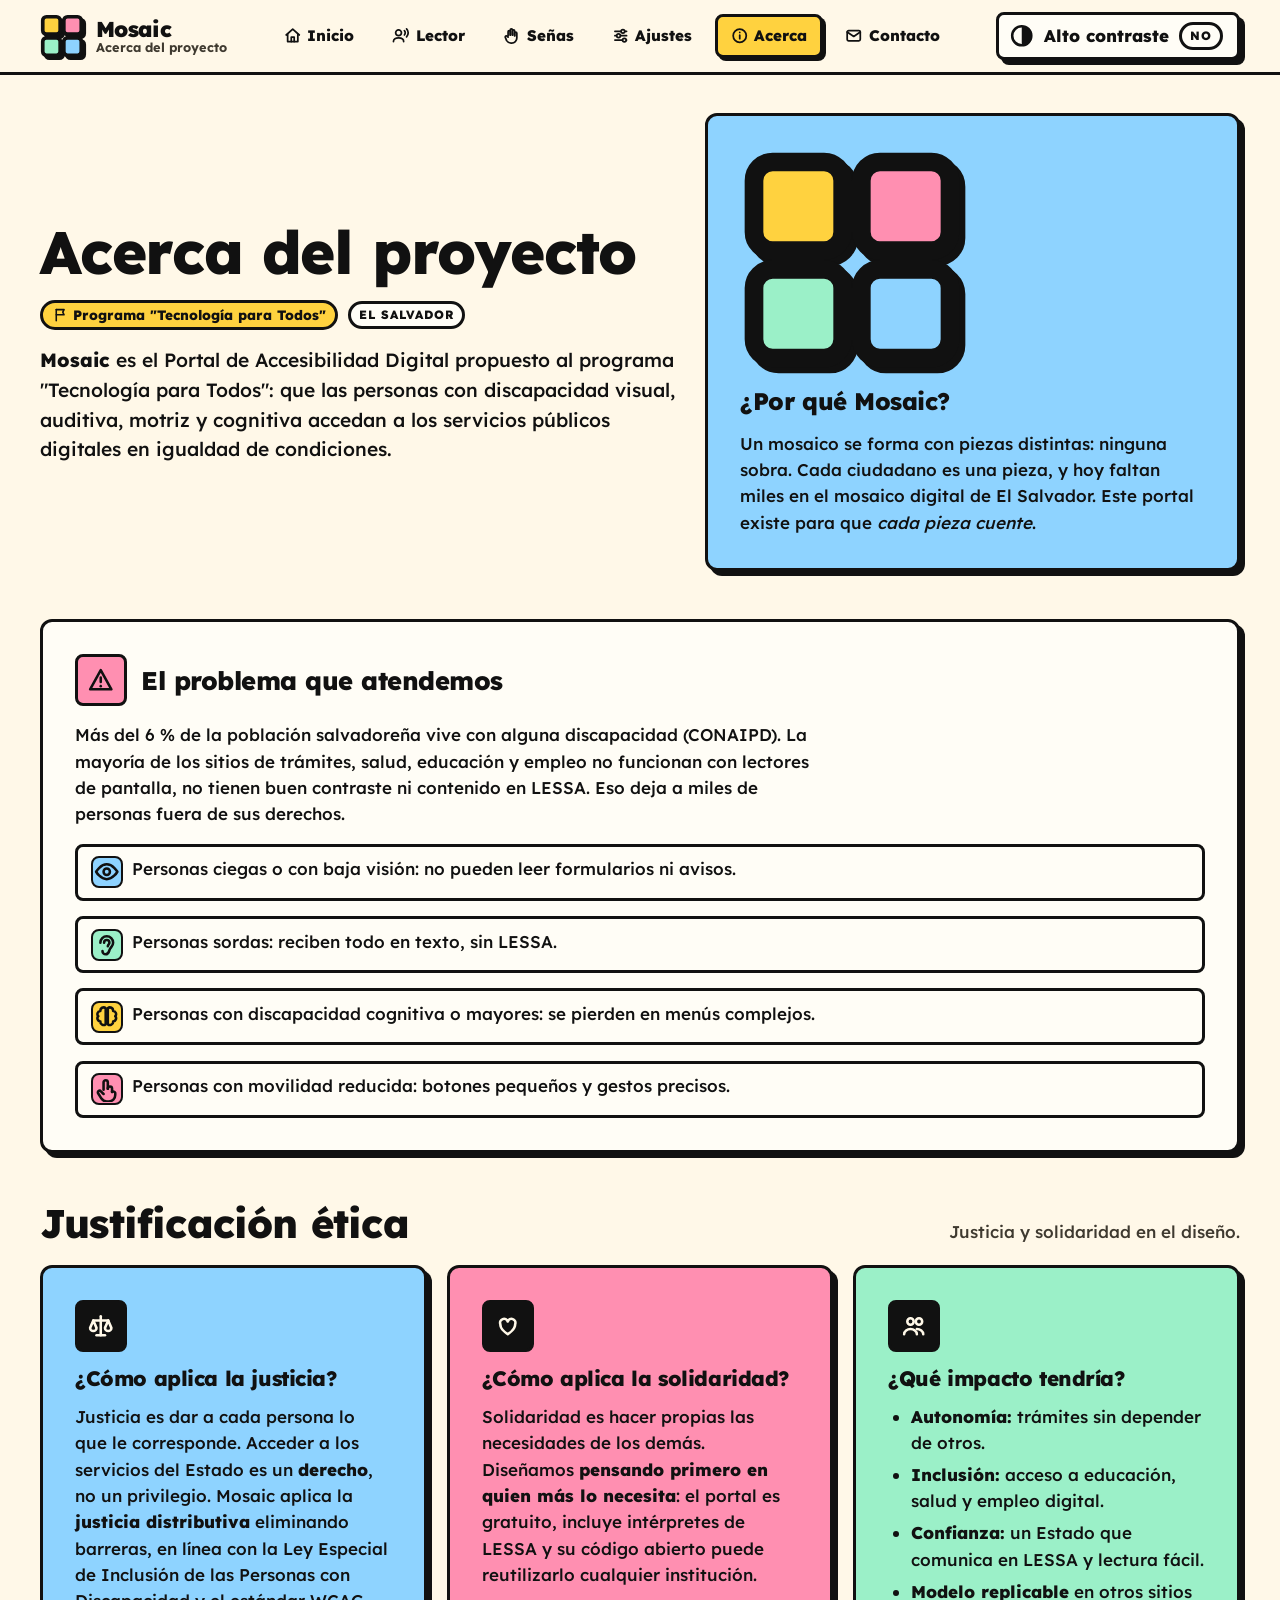
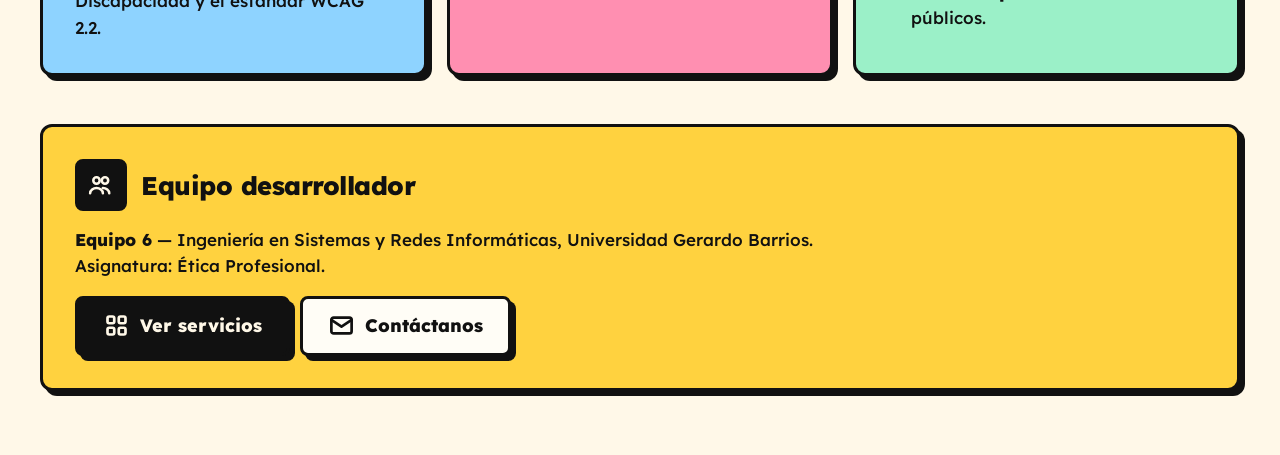
==== commit a60f2b13: "Textos más breves en todas las páginas Se resumen descripciones, pistas de ajustes, guías de gestos," ====
--- a/acerca.html
+++ b/acerca.html
@@ -111,50 +111,50 @@
 <span class="tag tag--yellow tag--proper"><svg class="ic ic--sm" aria-hidden="true"><use href="#i-flag"/></svg>Programa "Tecnología para Todos"</span>
 <span class="tag">El Salvador</span>
 </div>
-<p class="lead measure" style="margin-top:1rem"><strong>Mosaic</strong> es el Portal de Accesibilidad Digital propuesto para el programa gubernamental "Tecnología para Todos". Su objetivo es que las personas con discapacidad visual, auditiva, motriz y cognitiva puedan acceder a la información y a los servicios públicos digitales en igualdad de condiciones que el resto de la población.</p>
+<p class="lead measure" style="margin-top:1rem"><strong>Mosaic</strong> es el Portal de Accesibilidad Digital propuesto al programa "Tecnología para Todos": que las personas con discapacidad visual, auditiva, motriz y cognitiva accedan a los servicios públicos digitales en igualdad de condiciones.</p>
 </div>
 <div class="piece piece--lg piece--sky" style="display:flex;flex-direction:column;gap:1rem;align-items:flex-start">
 <svg style="width:min(100%,14rem);height:auto;filter:drop-shadow(6px 6px 0 var(--ink))" viewBox="0 0 48 48" aria-hidden="true" focusable="false"><g stroke="var(--ink)" stroke-width="4" stroke-linejoin="round"><rect x="3" y="3" width="19" height="19" rx="4" fill="var(--yellow)"/><rect x="26" y="3" width="19" height="19" rx="4" fill="var(--pink)"/><rect x="3" y="26" width="19" height="19" rx="4" fill="var(--mint)"/><rect x="26" y="26" width="19" height="19" rx="4" fill="var(--sky)"/></g></svg>
 <h2 style="font-size:1.5rem">¿Por qué Mosaic?</h2>
-<p>Un mosaico está hecho de piezas distintas: ninguna sobra y solo juntas forman la imagen completa. Cada ciudadano, con o sin discapacidad, es una pieza. Hoy faltan miles en el mosaico digital de El Salvador; este portal existe para que <em>cada pieza cuente</em>.</p>
+<p>Un mosaico se forma con piezas distintas: ninguna sobra. Cada ciudadano es una pieza, y hoy faltan miles en el mosaico digital de El Salvador. Este portal existe para que <em>cada pieza cuente</em>.</p>
 </div>
 </section>
 
 <section class="piece piece--lg" data-step aria-labelledby="problem-heading" style="display:flex;flex-direction:column;gap:1rem">
 <div class="row" style="gap:.9rem"><span class="ibox ibox--pink" aria-hidden="true"><svg class="ic" aria-hidden="true"><use href="#i-alert"/></svg></span><h2 id="problem-heading" style="font-size:1.6rem">El problema que atendemos</h2></div>
-<p class="measure">En El Salvador, de acuerdo con la Encuesta Nacional de Personas con Discapacidad (CONAIPD), más del 6 % de la población vive con alguna discapacidad. La mayoría de los sitios web de trámites, salud, educación y empleo no cuentan con lectores de pantalla compatibles, contraste adecuado, contenido en Lengua de Señas Salvadoreña (LESSA) ni una navegación comprensible. Esto excluye a miles de ciudadanos de la vida digital y de sus derechos.</p>
+<p class="measure">Más del 6 % de la población salvadoreña vive con alguna discapacidad (CONAIPD). La mayoría de los sitios de trámites, salud, educación y empleo no funcionan con lectores de pantalla, no tienen buen contraste ni contenido en LESSA. Eso deja a miles de personas fuera de sus derechos.</p>
 <ul class="checklist">
-<li><span class="ibox ibox--sky" aria-hidden="true"><svg class="ic" aria-hidden="true"><use href="#i-eye"/></svg></span><span>Personas ciegas o con baja visión que no pueden leer formularios ni avisos oficiales.</span></li>
-<li><span class="ibox ibox--mint" aria-hidden="true"><svg class="ic" aria-hidden="true"><use href="#i-ear"/></svg></span><span>Personas sordas que reciben información solo en texto escrito, sin LESSA.</span></li>
-<li><span class="ibox ibox--yellow" aria-hidden="true"><svg class="ic" aria-hidden="true"><use href="#i-brain"/></svg></span><span>Personas con discapacidad cognitiva o adultos mayores que se pierden en menús complejos.</span></li>
-<li><span class="ibox ibox--pink" aria-hidden="true"><svg class="ic" aria-hidden="true"><use href="#i-touch"/></svg></span><span>Personas con movilidad reducida que no pueden usar botones pequeños o gestos precisos.</span></li>
+<li><span class="ibox ibox--sky" aria-hidden="true"><svg class="ic" aria-hidden="true"><use href="#i-eye"/></svg></span><span>Personas ciegas o con baja visión: no pueden leer formularios ni avisos.</span></li>
+<li><span class="ibox ibox--mint" aria-hidden="true"><svg class="ic" aria-hidden="true"><use href="#i-ear"/></svg></span><span>Personas sordas: reciben todo en texto, sin LESSA.</span></li>
+<li><span class="ibox ibox--yellow" aria-hidden="true"><svg class="ic" aria-hidden="true"><use href="#i-brain"/></svg></span><span>Personas con discapacidad cognitiva o mayores: se pierden en menús complejos.</span></li>
+<li><span class="ibox ibox--pink" aria-hidden="true"><svg class="ic" aria-hidden="true"><use href="#i-touch"/></svg></span><span>Personas con movilidad reducida: botones pequeños y gestos precisos.</span></li>
 </ul>
 </section>
 
 <section data-step aria-labelledby="ethics-heading">
 <div class="section-head">
 <h2 id="ethics-heading">Justificación ética</h2>
-<p>Principios de justicia y solidaridad aplicados al diseño.</p>
+<p>Justicia y solidaridad en el diseño.</p>
 </div>
 <div class="ethics">
 <article class="piece piece--lg piece--sky">
 <span class="ibox ibox--ink" aria-hidden="true"><svg class="ic" aria-hidden="true"><use href="#i-balance"/></svg></span>
 <h3>¿Cómo aplica la justicia?</h3>
-<p>La justicia consiste en dar a cada persona lo que le corresponde. El acceso a la información pública y a los servicios del Estado es un <strong>derecho</strong>, no un privilegio. Este portal aplica la <strong>justicia distributiva</strong> al eliminar barreras que hoy dejan fuera a las personas con discapacidad, y cumple con la Ley Especial de Inclusión de las Personas con Discapacidad de El Salvador y el estándar internacional WCAG 2.2.</p>
+<p>Justicia es dar a cada persona lo que le corresponde. Acceder a los servicios del Estado es un <strong>derecho</strong>, no un privilegio. Mosaic aplica la <strong>justicia distributiva</strong> eliminando barreras, en línea con la Ley Especial de Inclusión de las Personas con Discapacidad y el estándar WCAG 2.2.</p>
 </article>
 <article class="piece piece--lg piece--pink">
 <span class="ibox ibox--ink" aria-hidden="true"><svg class="ic" aria-hidden="true"><use href="#i-heart"/></svg></span>
 <h3>¿Cómo aplica la solidaridad?</h3>
-<p>La solidaridad es asumir como propias las necesidades de los demás. Como empresa desarrolladora, diseñamos <strong>pensando primero en quien más lo necesita</strong>: el portal es gratuito, incluye atención humana con intérpretes de LESSA, y su código abierto podrá ser reutilizado por otras instituciones para que ningún ciudadano quede atrás por su condición.</p>
+<p>Solidaridad es hacer propias las necesidades de los demás. Diseñamos <strong>pensando primero en quien más lo necesita</strong>: el portal es gratuito, incluye intérpretes de LESSA y su código abierto puede reutilizarlo cualquier institución.</p>
 </article>
 <article class="piece piece--lg piece--mint">
 <span class="ibox ibox--ink" aria-hidden="true"><svg class="ic" aria-hidden="true"><use href="#i-groups"/></svg></span>
 <h3>¿Qué impacto tendría?</h3>
 <ul>
-<li><strong>Autonomía:</strong> las personas realizan trámites sin depender de terceros.</li>
+<li><strong>Autonomía:</strong> trámites sin depender de otros.</li>
 <li><strong>Inclusión:</strong> acceso a educación, salud y empleo digital.</li>
 <li><strong>Confianza:</strong> un Estado que comunica en LESSA y lectura fácil.</li>
-<li><strong>Modelo replicable</strong> para otros sitios gubernamentales.</li>
+<li><strong>Modelo replicable</strong> en otros sitios públicos.</li>
 </ul>
 </article>
 </div>
@@ -162,7 +162,7 @@
 
 <section class="piece piece--lg piece--yellow" data-step aria-labelledby="team-heading" style="display:flex;flex-direction:column;gap:1rem">
 <div class="row" style="gap:.9rem"><span class="ibox ibox--ink" aria-hidden="true"><svg class="ic" aria-hidden="true"><use href="#i-groups"/></svg></span><h2 id="team-heading" style="font-size:1.6rem">Equipo desarrollador</h2></div>
-<p class="measure">Propuesta presentada por el <strong>Equipo 6</strong> — Ingeniería en Sistemas y Redes Informáticas, Universidad Gerardo Barrios — para la licitación del programa "Tecnología para Todos", asignatura Ética Profesional.</p>
+<p class="measure"><strong>Equipo 6</strong> — Ingeniería en Sistemas y Redes Informáticas, Universidad Gerardo Barrios. Asignatura: Ética Profesional.</p>
 <div class="cluster">
 <a class="btn btn--ink btn--lg" href="index.html#servicios"><svg class="ic" aria-hidden="true"><use href="#i-apps"/></svg><span>Ver servicios</span></a>
 <a class="btn btn--lg" href="contacto.html"><svg class="ic" aria-hidden="true"><use href="#i-mail"/></svg><span>Contáctanos</span></a>
--- a/assets/site.css
+++ b/assets/site.css
@@ -132,7 +132,7 @@
 .tag--sky { background: var(--sky); }
 .tag--ink { background: var(--ink); color: var(--paper); }
 .tag--proper { text-transform: none; letter-spacing: 0; font-size: 0.85rem; }
-.tag--demo { background: var(--ink); color: var(--paper); border-style: dashed; border-color: var(--paper); outline: var(--line) solid var(--ink); }
+.tag--demo { background: var(--ink); color: var(--paper); }
 
 /* ------------------------------ Botones -------------------------------- */
 .btn {
@@ -581,8 +581,10 @@
 
 /* Destacar elementos clicables */
 html[data-highlight-clickable="true"] a, html[data-highlight-clickable="true"] button, html[data-highlight-clickable="true"] .choice, html[data-highlight-clickable="true"] .switch {
-  outline: 3px dashed var(--ink); outline-offset: 3px;
-}
+  outline: 3px solid var(--sky); outline-offset: 3px;
+}
+html[data-contrast="dark"][data-highlight-clickable="true"] :is(a, button, .choice, .switch),
+html[data-contrast="yellow"][data-highlight-clickable="true"] :is(a, button, .choice, .switch) { outline-color: var(--ink); }
 html[data-highlight-clickable="true"] :is(a, button, .choice, .switch):focus-visible { outline: 3px solid var(--focus); }
 
 /* Espaciado e interlineado amplio */
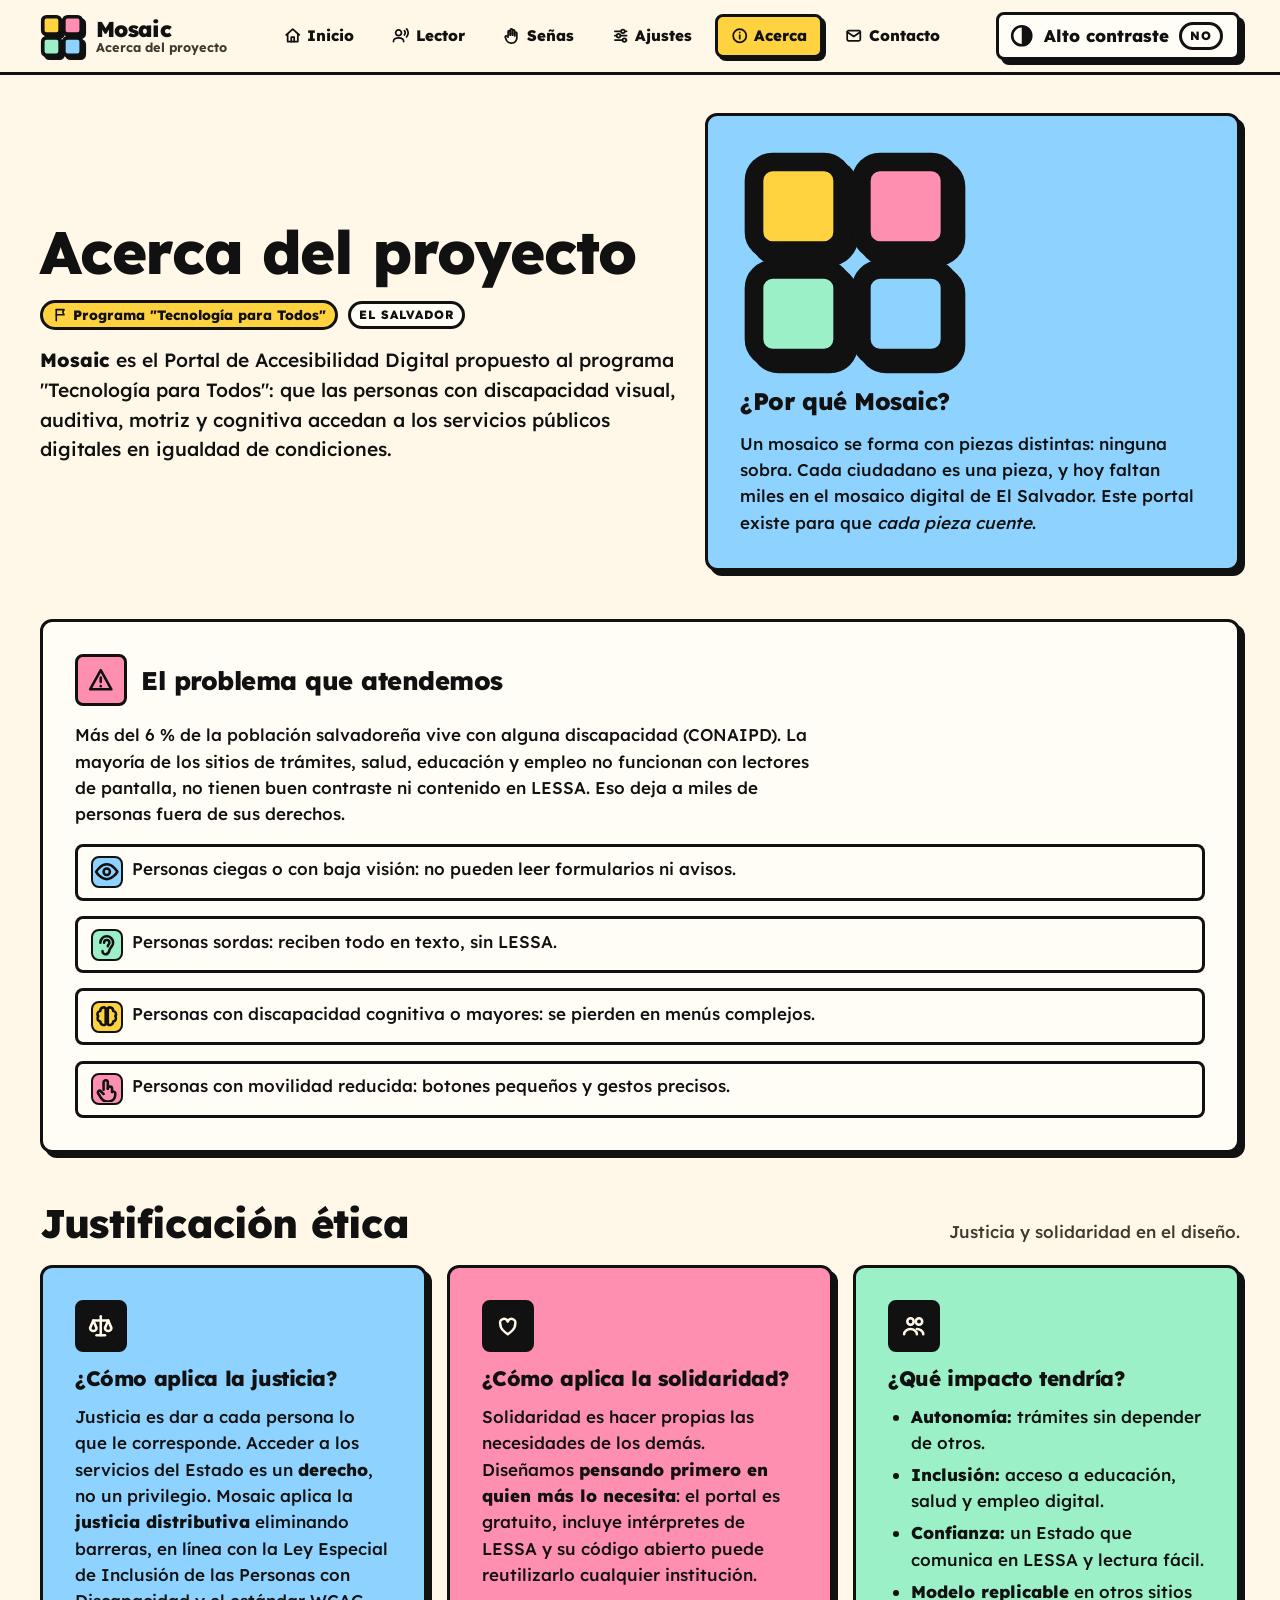
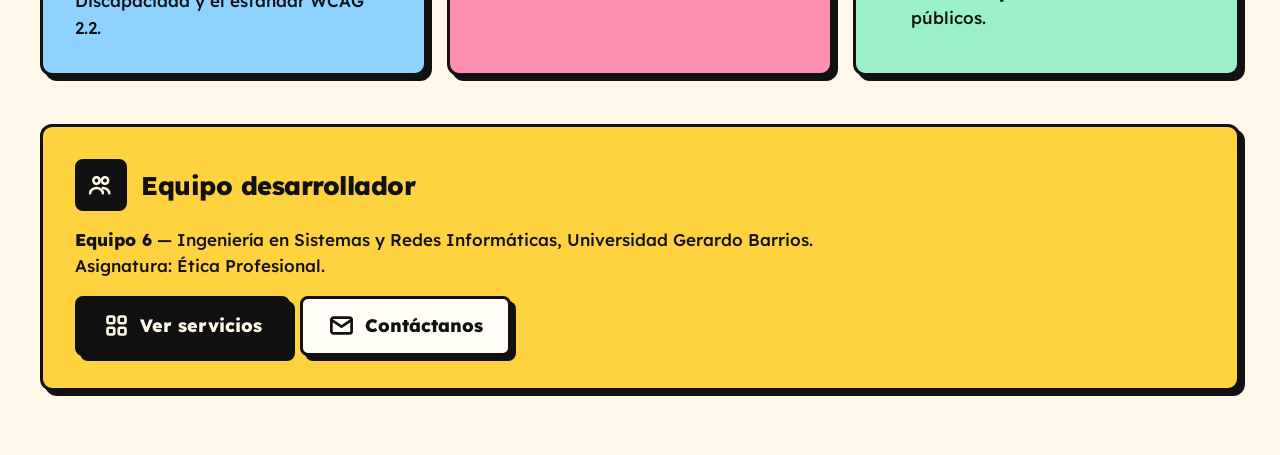
==== commit cf504143: "Añadir Modo fácil en Ajustes - Preferencia persistente: letra ≥137 %, interlineado 1.8, botones más " ====
--- a/acerca.html
+++ b/acerca.html
@@ -111,18 +111,18 @@
 <span class="tag tag--yellow tag--proper"><svg class="ic ic--sm" aria-hidden="true"><use href="#i-flag"/></svg>Programa "Tecnología para Todos"</span>
 <span class="tag">El Salvador</span>
 </div>
-<p class="lead measure" style="margin-top:1rem"><strong>Mosaic</strong> es el Portal de Accesibilidad Digital propuesto al programa "Tecnología para Todos": que las personas con discapacidad visual, auditiva, motriz y cognitiva accedan a los servicios públicos digitales en igualdad de condiciones.</p>
+<p class="lead measure" style="margin-top:1rem" data-easy="Mosaic es un portal para que todas las personas usen los servicios del Estado."><strong>Mosaic</strong> es el Portal de Accesibilidad Digital propuesto al programa "Tecnología para Todos": que las personas con discapacidad visual, auditiva, motriz y cognitiva accedan a los servicios públicos digitales en igualdad de condiciones.</p>
 </div>
 <div class="piece piece--lg piece--sky" style="display:flex;flex-direction:column;gap:1rem;align-items:flex-start">
 <svg style="width:min(100%,14rem);height:auto;filter:drop-shadow(6px 6px 0 var(--ink))" viewBox="0 0 48 48" aria-hidden="true" focusable="false"><g stroke="var(--ink)" stroke-width="4" stroke-linejoin="round"><rect x="3" y="3" width="19" height="19" rx="4" fill="var(--yellow)"/><rect x="26" y="3" width="19" height="19" rx="4" fill="var(--pink)"/><rect x="3" y="26" width="19" height="19" rx="4" fill="var(--mint)"/><rect x="26" y="26" width="19" height="19" rx="4" fill="var(--sky)"/></g></svg>
 <h2 style="font-size:1.5rem">¿Por qué Mosaic?</h2>
-<p>Un mosaico se forma con piezas distintas: ninguna sobra. Cada ciudadano es una pieza, y hoy faltan miles en el mosaico digital de El Salvador. Este portal existe para que <em>cada pieza cuente</em>.</p>
+<p data-easy="Un mosaico tiene muchas piezas. Cada persona es una pieza. Ninguna sobra.">Un mosaico se forma con piezas distintas: ninguna sobra. Cada ciudadano es una pieza, y hoy faltan miles en el mosaico digital de El Salvador. Este portal existe para que <em>cada pieza cuente</em>.</p>
 </div>
 </section>
 
 <section class="piece piece--lg" data-step aria-labelledby="problem-heading" style="display:flex;flex-direction:column;gap:1rem">
 <div class="row" style="gap:.9rem"><span class="ibox ibox--pink" aria-hidden="true"><svg class="ic" aria-hidden="true"><use href="#i-alert"/></svg></span><h2 id="problem-heading" style="font-size:1.6rem">El problema que atendemos</h2></div>
-<p class="measure">Más del 6 % de la población salvadoreña vive con alguna discapacidad (CONAIPD). La mayoría de los sitios de trámites, salud, educación y empleo no funcionan con lectores de pantalla, no tienen buen contraste ni contenido en LESSA. Eso deja a miles de personas fuera de sus derechos.</p>
+<p class="measure" data-easy="Muchos sitios web no funcionan para personas con discapacidad. Eso las deja fuera.">Más del 6 % de la población salvadoreña vive con alguna discapacidad (CONAIPD). La mayoría de los sitios de trámites, salud, educación y empleo no funcionan con lectores de pantalla, no tienen buen contraste ni contenido en LESSA. Eso deja a miles de personas fuera de sus derechos.</p>
 <ul class="checklist">
 <li><span class="ibox ibox--sky" aria-hidden="true"><svg class="ic" aria-hidden="true"><use href="#i-eye"/></svg></span><span>Personas ciegas o con baja visión: no pueden leer formularios ni avisos.</span></li>
 <li><span class="ibox ibox--mint" aria-hidden="true"><svg class="ic" aria-hidden="true"><use href="#i-ear"/></svg></span><span>Personas sordas: reciben todo en texto, sin LESSA.</span></li>
@@ -140,12 +140,12 @@
 <article class="piece piece--lg piece--sky">
 <span class="ibox ibox--ink" aria-hidden="true"><svg class="ic" aria-hidden="true"><use href="#i-balance"/></svg></span>
 <h3>¿Cómo aplica la justicia?</h3>
-<p>Justicia es dar a cada persona lo que le corresponde. Acceder a los servicios del Estado es un <strong>derecho</strong>, no un privilegio. Mosaic aplica la <strong>justicia distributiva</strong> eliminando barreras, en línea con la Ley Especial de Inclusión de las Personas con Discapacidad y el estándar WCAG 2.2.</p>
+<p data-easy="Todas las personas tienen derecho a usar los servicios del Estado.">Justicia es dar a cada persona lo que le corresponde. Acceder a los servicios del Estado es un <strong>derecho</strong>, no un privilegio. Mosaic aplica la <strong>justicia distributiva</strong> eliminando barreras, en línea con la Ley Especial de Inclusión de las Personas con Discapacidad y el estándar WCAG 2.2.</p>
 </article>
 <article class="piece piece--lg piece--pink">
 <span class="ibox ibox--ink" aria-hidden="true"><svg class="ic" aria-hidden="true"><use href="#i-heart"/></svg></span>
 <h3>¿Cómo aplica la solidaridad?</h3>
-<p>Solidaridad es hacer propias las necesidades de los demás. Diseñamos <strong>pensando primero en quien más lo necesita</strong>: el portal es gratuito, incluye intérpretes de LESSA y su código abierto puede reutilizarlo cualquier institución.</p>
+<p data-easy="Pensamos primero en quien más lo necesita. El portal es gratis.">Solidaridad es hacer propias las necesidades de los demás. Diseñamos <strong>pensando primero en quien más lo necesita</strong>: el portal es gratuito, incluye intérpretes de LESSA y su código abierto puede reutilizarlo cualquier institución.</p>
 </article>
 <article class="piece piece--lg piece--mint">
 <span class="ibox ibox--ink" aria-hidden="true"><svg class="ic" aria-hidden="true"><use href="#i-groups"/></svg></span>
@@ -162,7 +162,7 @@
 
 <section class="piece piece--lg piece--yellow" data-step aria-labelledby="team-heading" style="display:flex;flex-direction:column;gap:1rem">
 <div class="row" style="gap:.9rem"><span class="ibox ibox--ink" aria-hidden="true"><svg class="ic" aria-hidden="true"><use href="#i-groups"/></svg></span><h2 id="team-heading" style="font-size:1.6rem">Equipo desarrollador</h2></div>
-<p class="measure"><strong>Equipo 6</strong> — Ingeniería en Sistemas y Redes Informáticas, Universidad Gerardo Barrios. Asignatura: Ética Profesional.</p>
+<p class="measure" data-easy="Hecho por el Equipo 6 de la Universidad Gerardo Barrios."><strong>Equipo 6</strong> — Ingeniería en Sistemas y Redes Informáticas, Universidad Gerardo Barrios. Asignatura: Ética Profesional.</p>
 <div class="cluster">
 <a class="btn btn--ink btn--lg" href="index.html#servicios"><svg class="ic" aria-hidden="true"><use href="#i-apps"/></svg><span>Ver servicios</span></a>
 <a class="btn btn--lg" href="contacto.html"><svg class="ic" aria-hidden="true"><use href="#i-mail"/></svg><span>Contáctanos</span></a>
--- a/assets/site.css
+++ b/assets/site.css
@@ -230,7 +230,7 @@
 
 /* Interruptor */
 .switch { position: relative; display: inline-flex; flex: none; width: 4rem; height: 2.25rem; }
-.switch input { position: absolute; opacity: 0; width: 100%; height: 100%; margin: 0; cursor: pointer; }
+.switch input { position: absolute; inset: 0; z-index: 2; opacity: 0; width: 100%; height: 100%; margin: 0; cursor: pointer; }
 .switch__track {
   width: 100%; height: 100%; border: var(--line) solid var(--ink); border-radius: 999px; background: var(--card);
   position: relative; transition: background 150ms ease;
@@ -276,7 +276,8 @@
   position: sticky; top: 0; z-index: 100;
   background: var(--paper); border-bottom: var(--line) solid var(--ink);
 }
-.topbar__in { display: flex; align-items: center; justify-content: space-between; gap: 1rem; min-height: 4.5rem; padding-block: 0.5rem; }
+.topbar__in { display: flex; flex-wrap: wrap; align-items: center; justify-content: space-between; gap: 0.75rem 1rem; min-height: 4.5rem; padding-block: 0.5rem; }
+.brand { flex: none; }
 .brand { display: inline-flex; align-items: center; gap: 0.75rem; text-decoration: none; min-width: 0; }
 .brand__mark { width: 2.75rem; height: 2.75rem; flex: none; filter: drop-shadow(3px 3px 0 var(--ink)); }
 .brand__text { display: flex; flex-direction: column; line-height: 1.05; }
@@ -506,6 +507,31 @@
 .success { display: none; flex-direction: column; gap: 0.5rem; }
 .success.is-visible { display: flex; }
 
+/* --------------------- Aparición en cascada al desplazarse ---------------- */
+/* site.js marca html[data-reveal] antes del primer pintado y añade .rv-in a cada
+   sección cuando entra en pantalla. Sin JS nada queda oculto. */
+html[data-reveal] .rv { opacity: 0; transform: translate(-14px, -14px); }
+html[data-reveal] .rv-in .rv { animation: tile-in 600ms var(--ease-out) both; animation-delay: min(calc(var(--i, 0) * 60ms), 540ms); }
+html[data-reduce-motion="true"] .rv { opacity: 1 !important; transform: none !important; }
+@media (prefers-reduced-motion: reduce) { .rv { opacity: 1 !important; transform: none !important; } }
+
+/* ----------------------------- Modo fácil ------------------------------ */
+html[data-easy-mode="true"]:not([data-font-scale="xxl"]) { font-size: 137.5%; }
+html[data-easy-mode="true"] body { line-height: 1.8; letter-spacing: 0.015em; word-spacing: 0.08em; }
+html[data-easy-mode="true"] h1 { font-size: clamp(2.5rem, 6vw, 4rem); }
+html[data-easy-mode="true"] h2 { font-size: clamp(1.6rem, 3vw, 2.2rem); }
+html[data-easy-mode="true"] .lead { font-size: 1.25rem; }
+html[data-easy-mode="true"] .btn, html[data-easy-mode="true"] .key { min-height: 3.75rem; }
+html[data-easy-mode="true"] .btn--sq { width: 3.75rem; height: 3.75rem; }
+html[data-easy-mode="true"] :is(.tag:not(.contrast-switch__state):not([data-guide-count]), .res__meta, .vcard__meta, .section-head p, .svc__top .tag, .wave, .console > .muted) { display: none !important; }
+html[data-easy-mode="true"] .svc h3, html[data-easy-mode="true"] .vcard h3 { font-size: 1.6rem; }
+html[data-easy-mode="true"] .measure { max-width: 50ch; }
+/* Con letra grande, la navegación superior pasa a una segunda fila completa */
+@media (min-width: 900px) {
+  html[data-easy-mode="true"] .topnav, html[data-font-scale="xxl"] .topnav, html[data-font-scale="lg"] .topnav { order: 3; flex-basis: 100%; justify-content: center; padding-bottom: 0.25rem; }
+  html[data-easy-mode="true"] .contrast-switch, html[data-font-scale="xxl"] .contrast-switch, html[data-font-scale="lg"] .contrast-switch { margin-left: auto; }
+}
+
 /* --------------------------- Modo guiado ------------------------------- */
 .guide-bar { display: none; position: sticky; top: 4.5rem; z-index: 90; margin-bottom: 1.5rem; }
 html[data-guided-mode="true"] .guide-bar { display: block; }
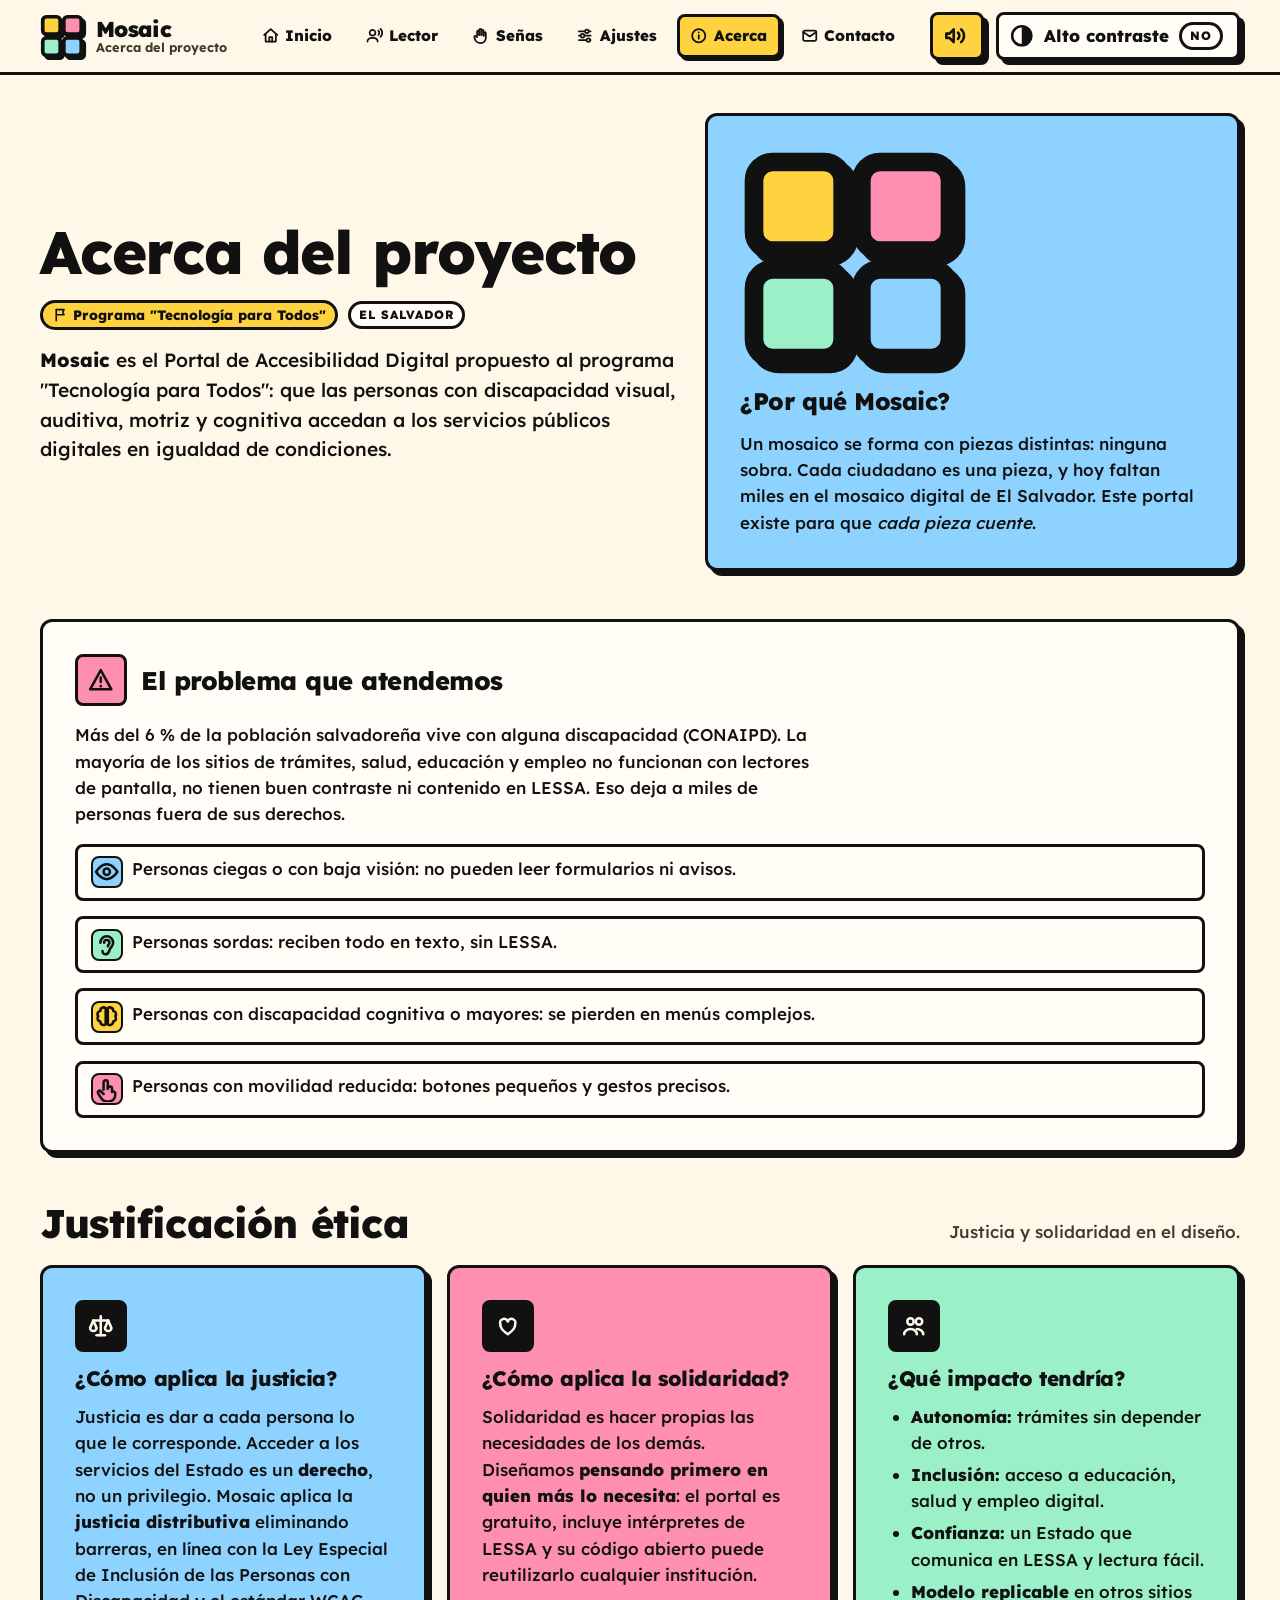
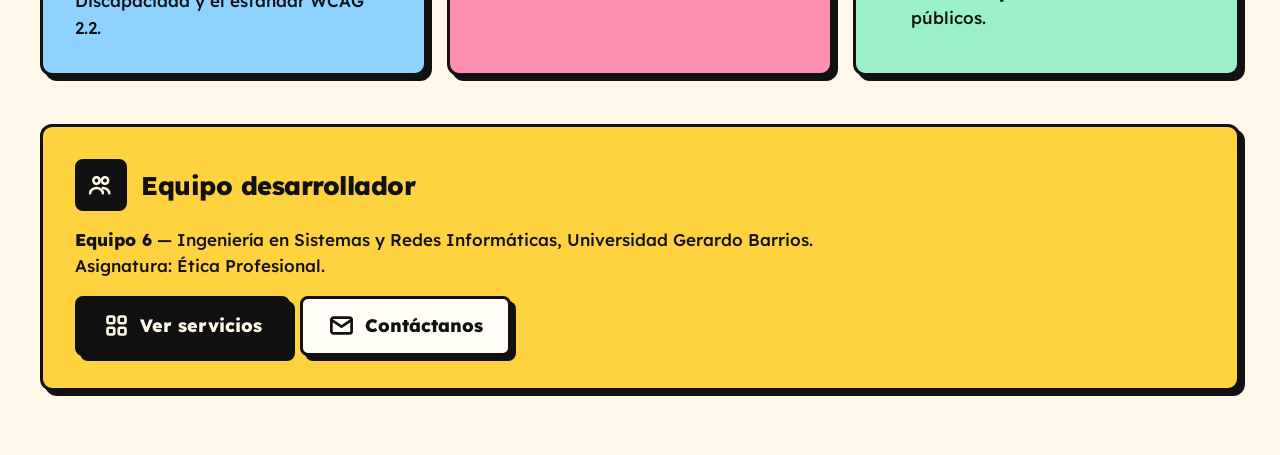
==== commit e896f24d: "El texto llega al lector: pantalla, enlace, portapapeles, dictado y cámara Una persona ciega no pued" ====
--- a/acerca.html
+++ b/acerca.html
@@ -5,6 +5,9 @@
 <meta name="viewport" content="width=device-width, initial-scale=1.0, viewport-fit=cover"/>
 <title>Mosaic — Acerca del proyecto</title>
 <meta name="description" content="Mosaic, Portal de Accesibilidad Digital de El Salvador: lector de voz, videos en LESSA, alto contraste y navegación sencilla."/>
+<link rel="icon" type="image/svg+xml" href="assets/favicon.svg"/>
+<link rel="manifest" href="manifest.json"/>
+<meta name="theme-color" content="#ffd23f"/>
 <link rel="stylesheet" href="assets/site.css"/>
 <script src="assets/site.js"></script>
 </head>
@@ -88,9 +91,14 @@
 <a href="acerca.html" aria-current="page"><svg class="ic ic--sm" aria-hidden="true"><use href="#i-info"/></svg><span>Acerca</span></a>
 <a href="contacto.html"><svg class="ic ic--sm" aria-hidden="true"><use href="#i-mail"/></svg><span>Contacto</span></a>
 </nav>
+<div class="topbar__actions">
+<button class="contrast-switch read-screen" type="button" data-action="read-screen" aria-label="Leer esta pantalla en voz alta" title="Leer esta pantalla (Alt+Mayús+L, o dos dedos hacia abajo)">
+<svg class="ic" aria-hidden="true"><use href="#i-volume"/></svg><span class="contrast-switch__label">Leer pantalla</span>
+</button>
 <button class="contrast-switch" type="button" data-action="toggle-contrast" aria-pressed="false" aria-label="Alto contraste">
 <svg class="ic" aria-hidden="true"><use href="#i-contrast"/></svg><span class="contrast-switch__label">Alto contraste</span><span class="tag contrast-switch__state" aria-hidden="true">No</span>
 </button>
+</div>
 </div>
 </header>
 <main class="shell stack" id="main-content">
--- a/assets/site.css
+++ b/assets/site.css
@@ -287,7 +287,7 @@
 @media (min-width: 900px) {
   .topnav { display: flex; gap: 0.4rem; }
   .topnav a {
-    display: inline-flex; align-items: center; gap: 0.4em; padding: 0.5em 0.85em;
+    display: inline-flex; align-items: center; gap: 0.4em; padding: 0.5em 0.7em;
     border: var(--line) solid transparent; border-radius: var(--radius-sm);
     font-weight: 800; text-decoration: none; font-size: 0.95rem;
   }
@@ -304,6 +304,7 @@
 .contrast-switch:hover { transform: translate(-2px, -2px); box-shadow: 7px 7px 0 var(--ink); }
 .contrast-switch:active { transition-duration: 0ms; transform: translate(5px, 5px); box-shadow: none; }
 .contrast-switch[aria-pressed="true"] { background: var(--ink); color: var(--paper); }
+.contrast-switch[aria-pressed="true"] .contrast-switch__state { background: var(--paper); color: var(--ink); border-color: var(--paper); }
 .contrast-switch__label { display: none; }
 @media (min-width: 560px) { .contrast-switch__label { display: inline; } }
 
@@ -418,12 +419,18 @@
 .guide-list li { display: flex; gap: 0.6rem; align-items: flex-start; }
 .guide-list .ic { margin-top: 0.15em; }
 
+.audio { width: 100%; height: 3rem; border: var(--line) solid var(--ink); border-radius: var(--radius-sm); background: var(--card); }
+html[data-easy-mode="true"] .audio { height: 3.5rem; }
+
 /* ------------------------------ Señas ---------------------------------- */
 .featured { display: grid; gap: 1.25rem; }
 @media (min-width: 1000px) { .featured { grid-template-columns: 1.55fr 1fr; align-items: start; } }
 .featured__side { display: flex; flex-direction: column; gap: 1rem; }
 .video { position: relative; aspect-ratio: 16 / 9; overflow: hidden; border: var(--line) solid var(--ink); border-radius: var(--radius); background: var(--sky); box-shadow: var(--shadow); }
-.video__scene { position: absolute; inset: 0; width: 100%; height: 100%; }
+.video__scene { position: absolute; inset: 0; width: 100%; height: 100%; object-fit: cover; background: var(--paper); cursor: pointer; }
+.video:fullscreen { border: 0; border-radius: 0; box-shadow: none; }
+.video:fullscreen .video__scene { object-fit: contain; background: #000; }
+video::cue { display: none; }
 .video__pip {
   position: absolute; top: 0.75rem; right: 0.75rem; width: 28%; max-width: 9rem; aspect-ratio: 3 / 4;
   border: var(--line) solid var(--ink); border-radius: var(--radius-sm); background: var(--mint); overflow: hidden; box-shadow: 4px 4px 0 var(--ink);
@@ -617,3 +624,31 @@
 html[data-wide-spacing="true"] p, html[data-wide-spacing="true"] li, html[data-wide-spacing="true"] .transcript {
   line-height: 2 !important; letter-spacing: 0.04em !important; word-spacing: 0.12em;
 }
+
+/* ------------------- Leer pantalla, cámara y atajos -------------------- */
+.topbar__actions { display: flex; flex-wrap: wrap; align-items: center; gap: 0.5rem 0.75rem; }
+.read-screen { background: var(--yellow); }
+/* Con el menú de escritorio (≥900 px) la cabecera no cabe con dos rótulos: solo icono + tooltip. */
+.read-screen .contrast-switch__label { display: none; }
+@media (min-width: 640px) and (max-width: 899px) { .read-screen .contrast-switch__label { display: inline; } }
+.read-screen.is-speaking { background: var(--pink); }
+.cam-panel { display: flex; flex-direction: column; gap: 1rem; margin-top: 1.25rem; }
+.cam-panel[hidden] { display: none; }
+.cam { position: relative; aspect-ratio: 4 / 3; max-height: 60vh; overflow: hidden; border: var(--line) solid var(--ink); border-radius: var(--radius); background: var(--ink); box-shadow: var(--shadow); }
+.cam video { display: block; width: 100%; height: 100%; object-fit: cover; }
+.cam__hint {
+  position: absolute; left: 0.75rem; right: 0.75rem; bottom: 0.75rem;
+  padding: 0.45rem 0.7rem; border: var(--line) solid var(--ink); border-radius: var(--radius-sm);
+  background: var(--yellow); font-weight: 800; text-align: center;
+}
+.cam__frame { position: absolute; inset: 8% 6%; border: 3px dashed var(--yellow); border-radius: var(--radius-sm); pointer-events: none; }
+.cam.is-busy .cam__frame { border-style: solid; border-color: var(--pink); }
+kbd {
+  display: inline-block; min-width: 1.8em; padding: 0.05em 0.5em; margin: 0 0.1em;
+  border: 2px solid var(--ink); border-bottom-width: 4px; border-radius: 6px;
+  background: var(--card); color: var(--ink); font-family: inherit; font-weight: 800; font-size: 0.9em; text-align: center; line-height: 1.5;
+}
+.keys { list-style: none; padding: 0; display: flex; flex-direction: column; gap: 0.6rem; }
+.keys li { display: flex; flex-wrap: wrap; gap: 0.3rem 0.75rem; align-items: center; }
+.keys li > span:last-child { flex: 1 1 10rem; }
+.ocr-status { min-height: 1.5em; font-weight: 700; }
